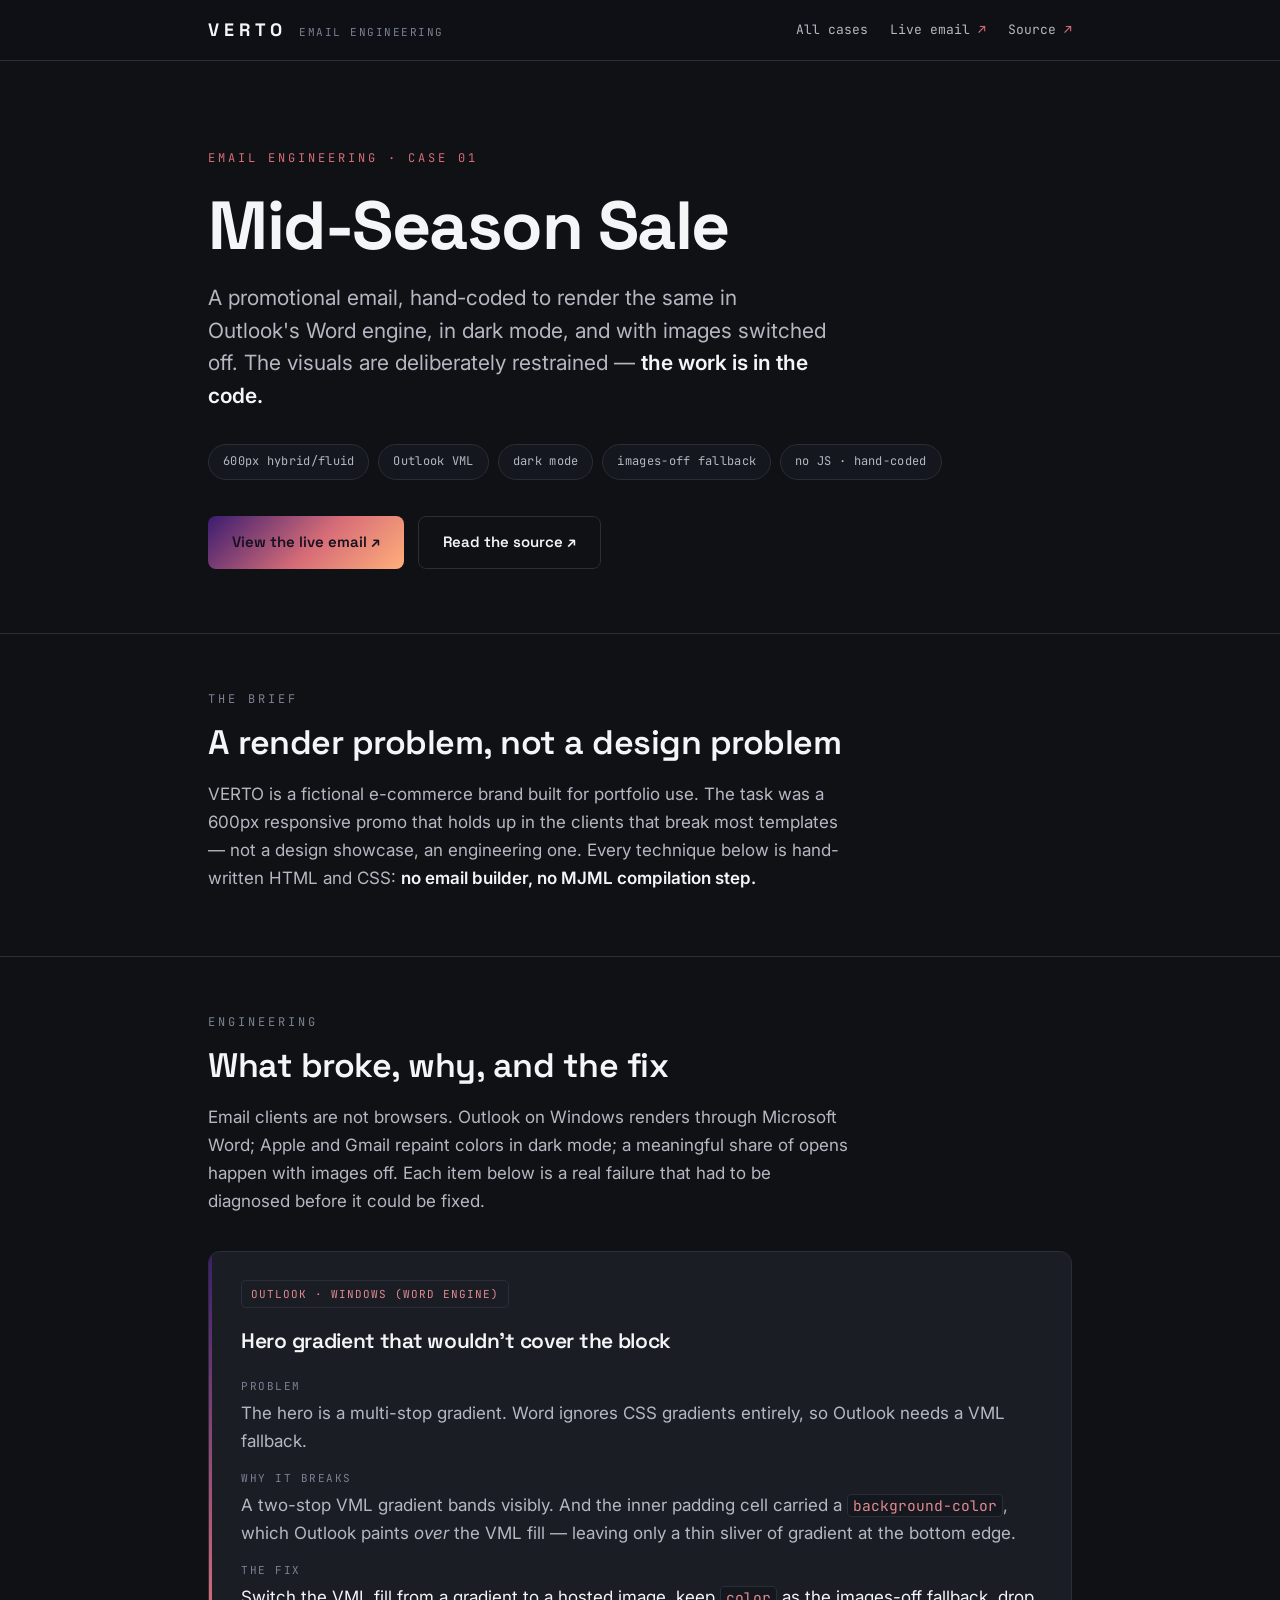
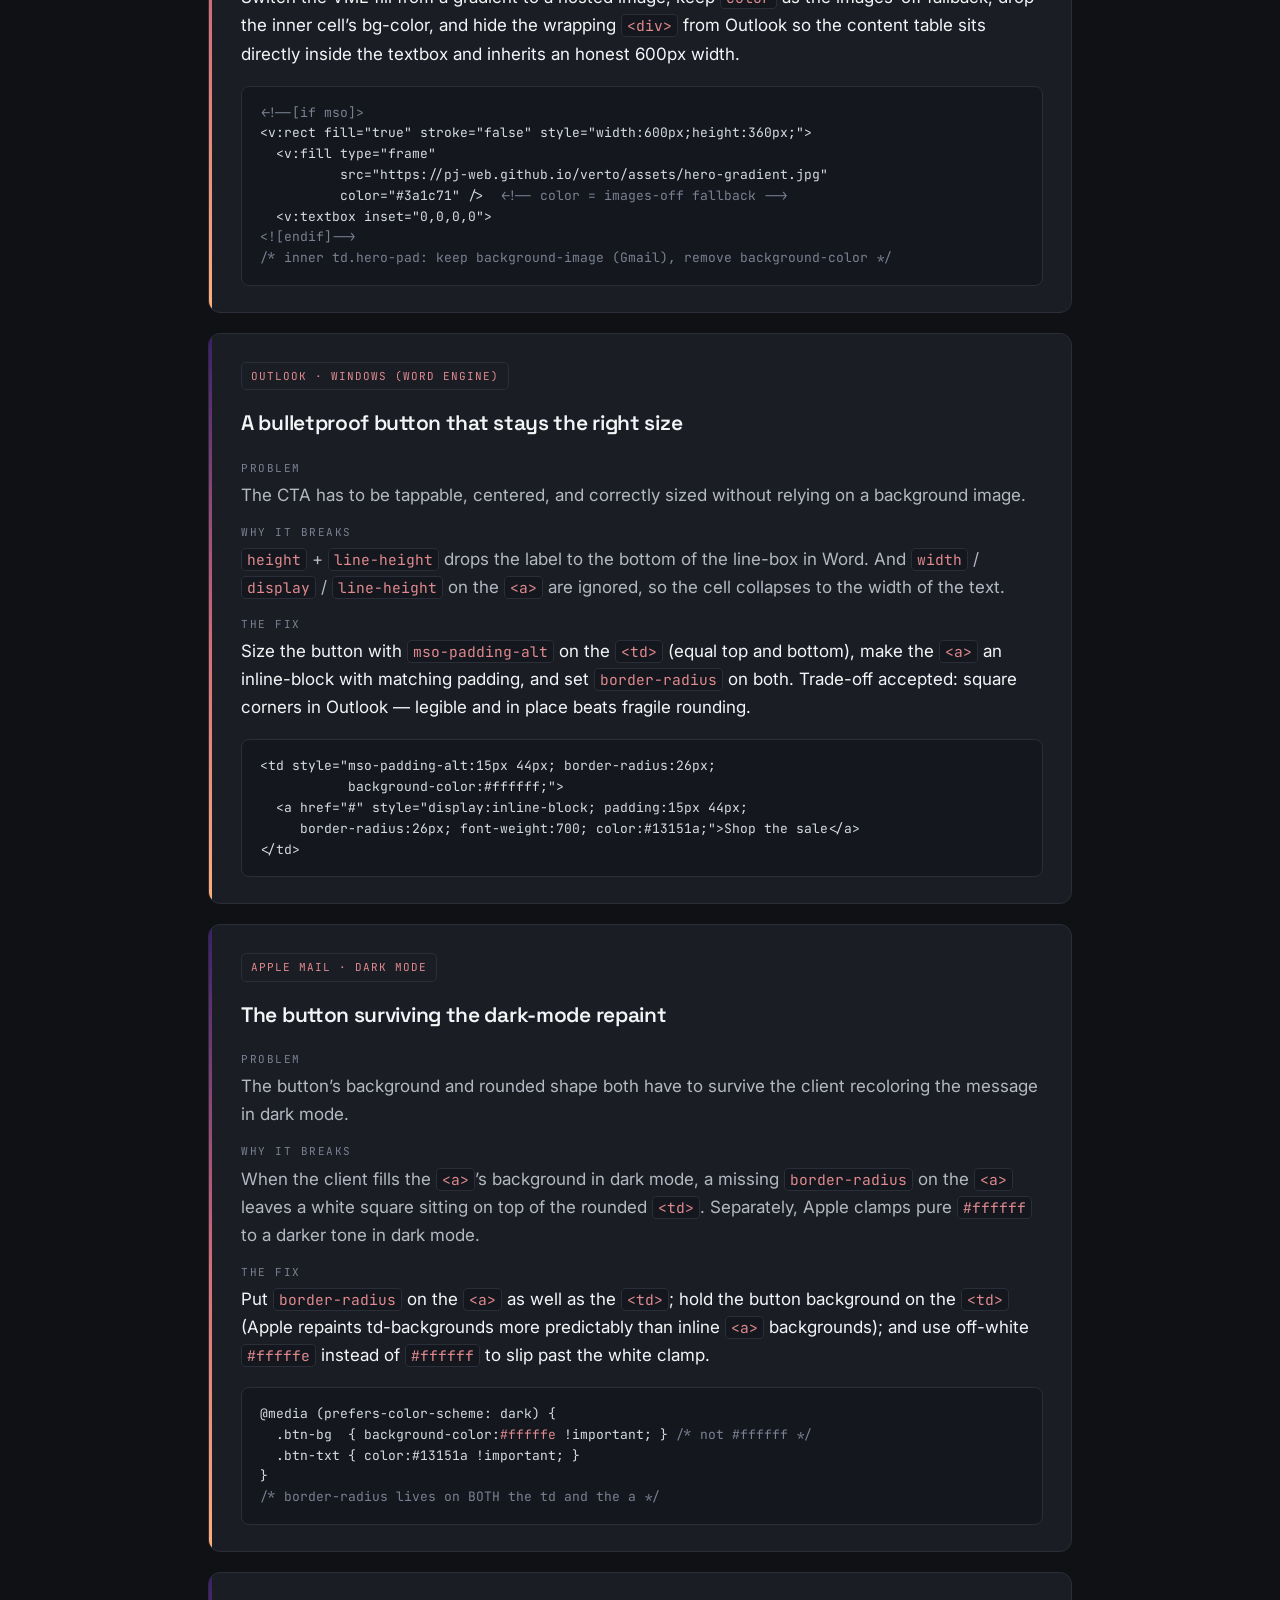
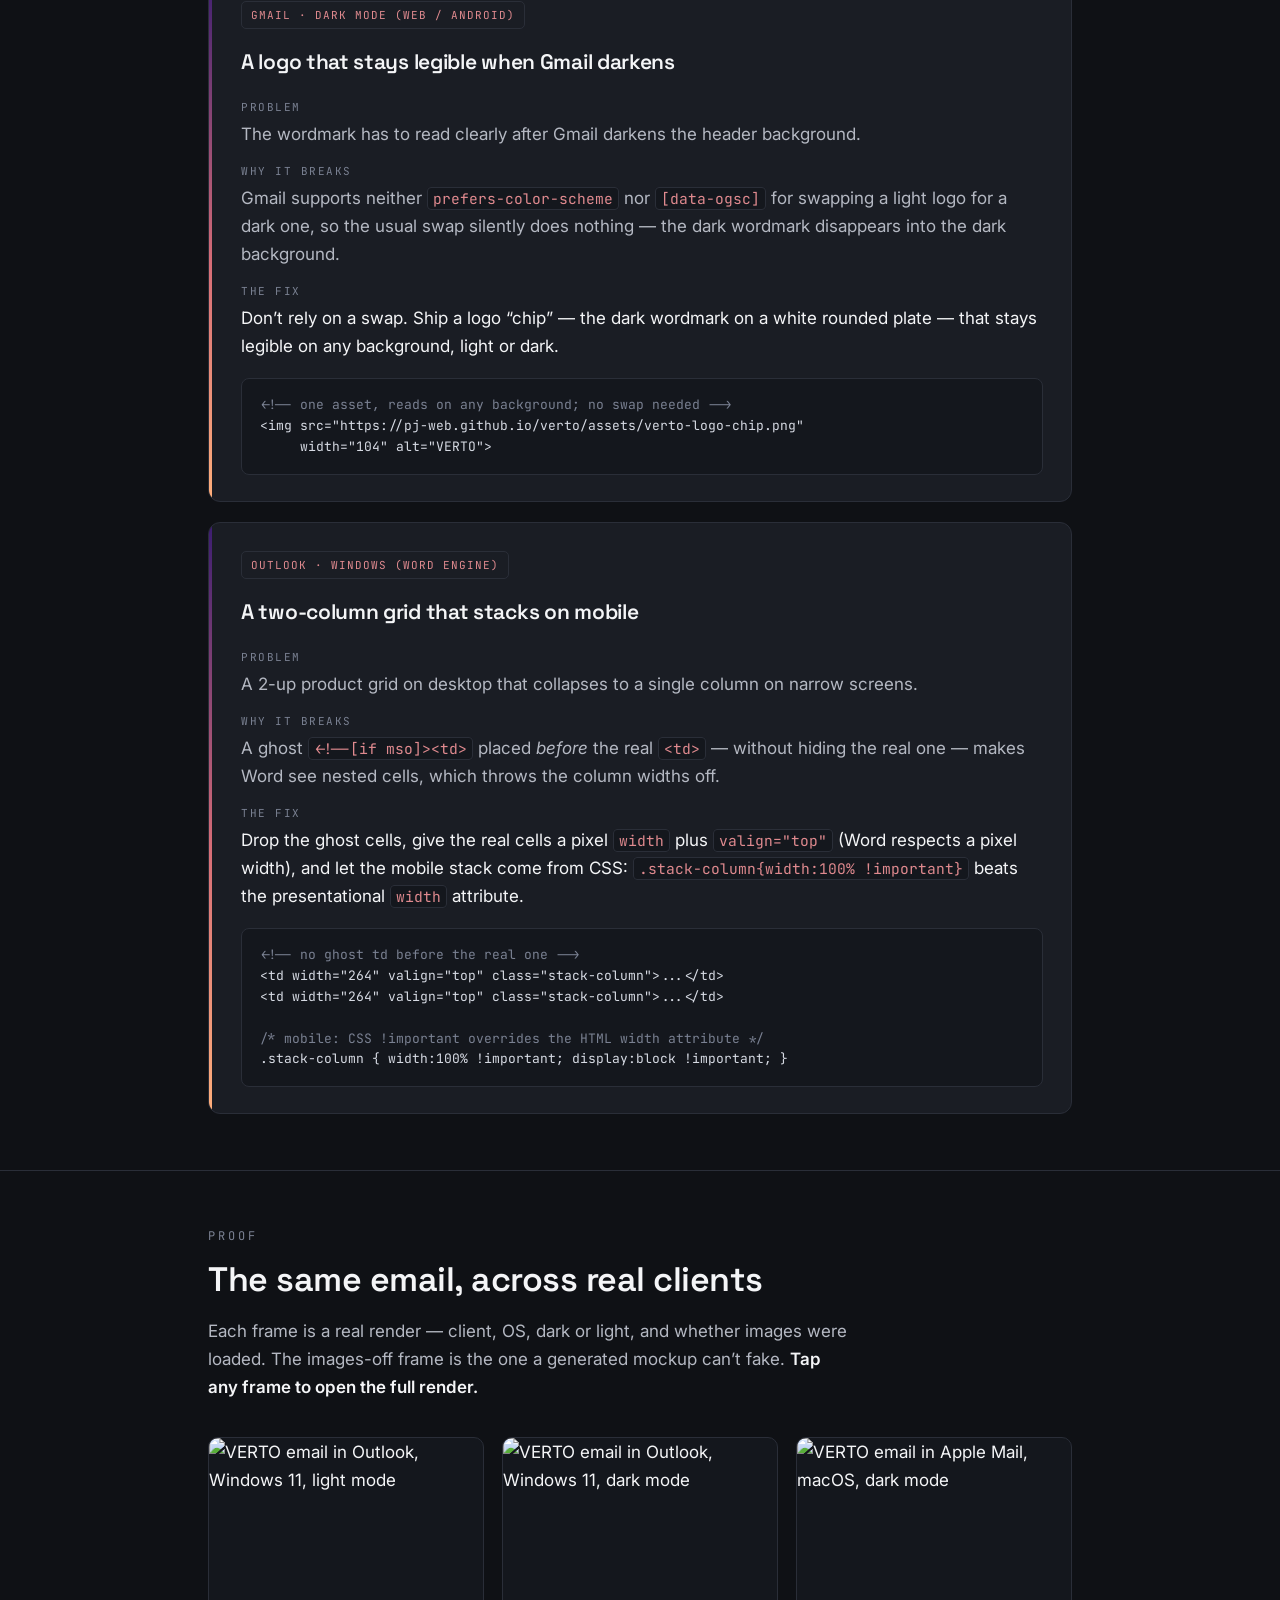
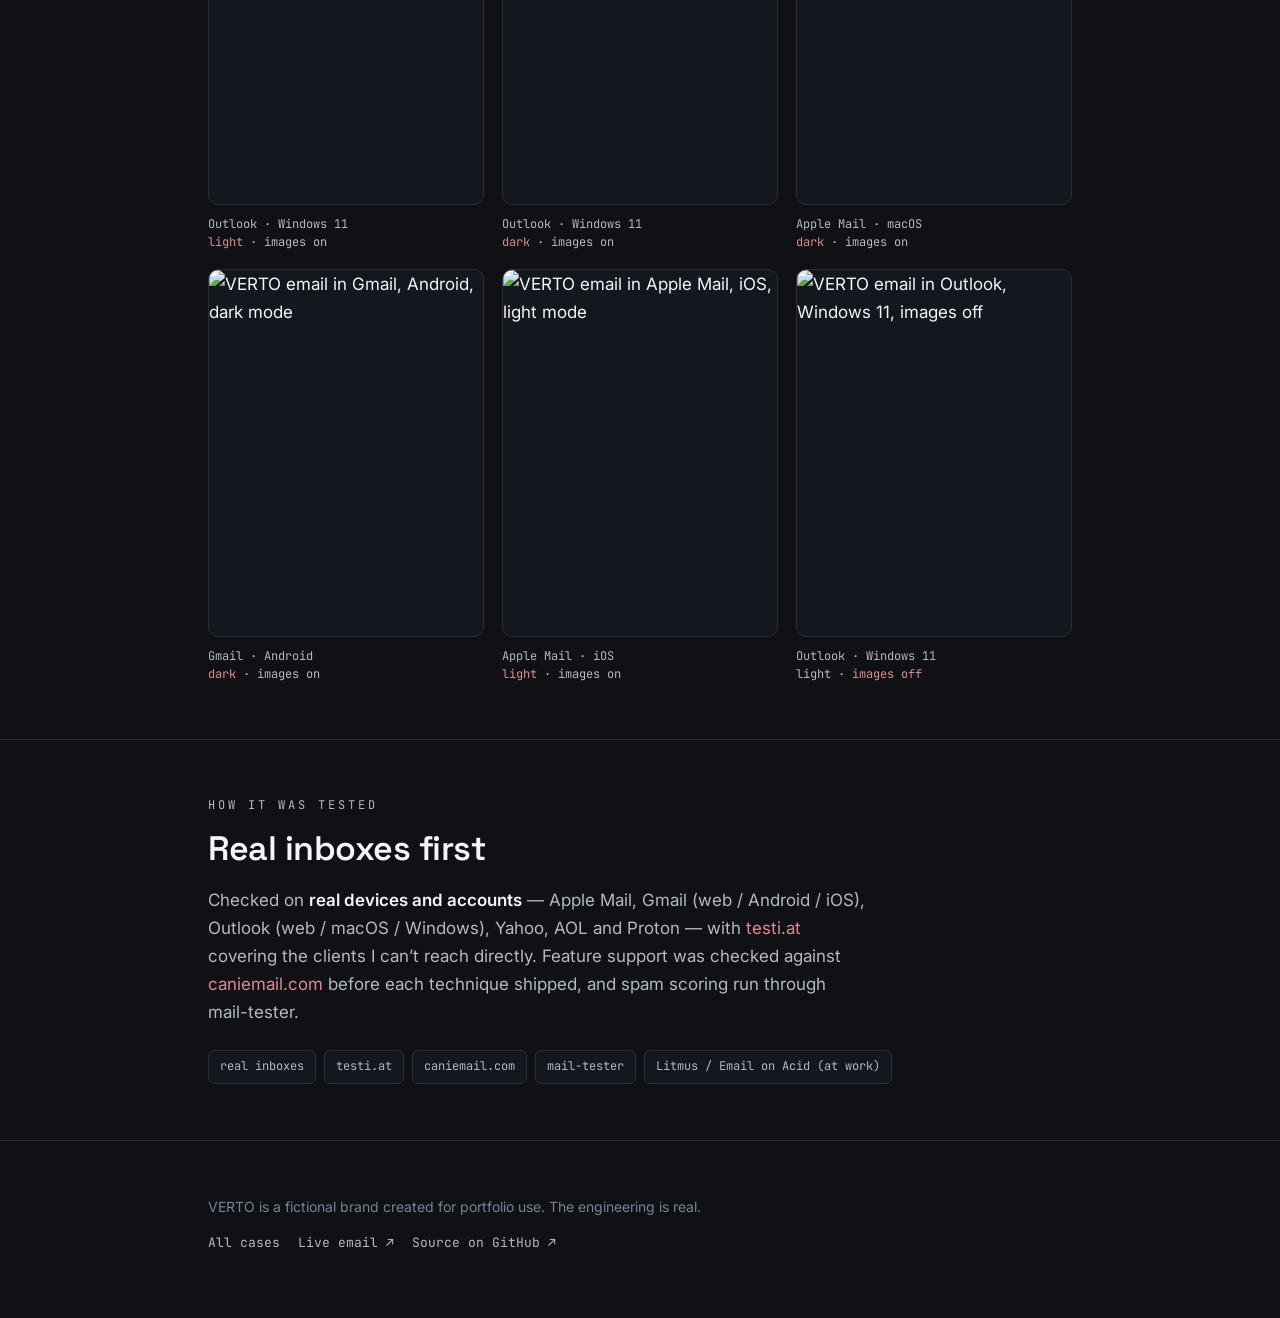
==== index.html @ 64b8cb00 "upd" ====
<!DOCTYPE html>
<html lang="en">
<head>
  <meta charset="utf-8">
  <meta name="viewport" content="width=device-width, initial-scale=1">
  <title>VERTO — Email Engineering Case Study</title>
  <meta name="description" content="A hand-coded promotional email built to survive Outlook's Word engine, dark mode, and images-off. The work is in the code.">
  <link rel="preconnect" href="https://fonts.googleapis.com">
  <link rel="preconnect" href="https://fonts.gstatic.com" crossorigin>
  <link href="https://fonts.googleapis.com/css2?family=Space+Grotesk:wght@500;600;700&family=Inter:wght@400;500;600&family=JetBrains+Mono:wght@400;500&display=swap" rel="stylesheet">
  <link rel="stylesheet" href="../assets/css/site.css">
</head>

<!-- Per-page brand accent only. Everything else comes from site.css. -->
<body style="--grad:linear-gradient(135deg,#3a1c71 0%,#d76d77 55%,#ffaf7b 100%); --coral:#e08a8f; --coral-strong:#d76d77;">

  <header class="topbar">
    <div class="wrap">
      <div class="brand">
        <span class="mark">VERTO</span>
        <span class="role">Email Engineering</span>
      </div>
      <nav class="topnav">
        <a href="../index.html">All cases</a>
        <a href="https://pj-web.github.io/verto/index.html">Live email <span class="arr">&#8599;</span></a>
        <a href="https://github.com/pj-web/verto">Source <span class="arr">&#8599;</span></a>
      </nav>
    </div>
  </header>

  <main>
    <!-- ===== HERO ===== -->
    <section class="hero">
      <div class="wrap">
        <p class="eyebrow">Email Engineering &middot; Case 01</p>
        <h1>Mid-Season Sale</h1>
        <p class="lede">A promotional email, hand-coded to render the same in Outlook's Word engine, in dark mode, and with images switched off. The visuals are deliberately restrained &mdash; <strong>the work is in the code.</strong></p>
        <div class="chips">
          <span class="chip">600px hybrid/fluid</span>
          <span class="chip">Outlook VML</span>
          <span class="chip">dark mode</span>
          <span class="chip">images-off fallback</span>
          <span class="chip">no JS &middot; hand-coded</span>
        </div>
        <div class="actions">
          <a class="btn btn-primary" href="https://pj-web.github.io/verto/index.html">View the live email &#8599;</a>
          <a class="btn btn-ghost" href="https://github.com/pj-web/verto">Read the source &#8599;</a>
        </div>
      </div>
    </section>

    <!-- ===== BRIEF ===== -->
    <section>
      <div class="wrap">
        <p class="sec-label">The brief</p>
        <h2>A render problem, not a design problem</h2>
        <p class="sec-intro">VERTO is a fictional e-commerce brand built for portfolio use. The task was a 600px responsive promo that holds up in the clients that break most templates &mdash; not a design showcase, an engineering one. Every technique below is hand-written HTML and CSS: <strong>no email builder, no MJML compilation step.</strong></p>
      </div>
    </section>

    <!-- ===== ENGINEERING ===== -->
    <section>
      <div class="wrap">
        <p class="sec-label">Engineering</p>
        <h2>What broke, why, and the fix</h2>
        <p class="sec-intro">Email clients are not browsers. Outlook on Windows renders through Microsoft Word; Apple and Gmail repaint colors in dark mode; a meaningful share of opens happen with images off. Each item below is a real failure that had to be diagnosed before it could be fixed.</p>

        <div class="faults">

          <!-- Card 1 -->
          <article class="fault">
            <span class="tag">Outlook &middot; Windows (Word engine)</span>
            <h3>Hero gradient that wouldn&rsquo;t cover the block</h3>
            <div class="qa"><span class="k">Problem</span><p>The hero is a multi-stop gradient. Word ignores CSS gradients entirely, so Outlook needs a VML fallback.</p></div>
            <div class="qa"><span class="k">Why it breaks</span><p>A two-stop VML gradient bands visibly. And the inner padding cell carried a <code>background-color</code>, which Outlook paints <em>over</em> the VML fill &mdash; leaving only a thin sliver of gradient at the bottom edge.</p></div>
            <div class="qa fix"><span class="k">The fix</span><p>Switch the VML fill from a gradient to a hosted image, keep <code>color</code> as the images-off fallback, drop the inner cell&rsquo;s bg-color, and hide the wrapping <code>&lt;div&gt;</code> from Outlook so the content table sits directly inside the textbox and inherits an honest 600px width.</p></div>
<pre><span class="c">&lt;!--[if mso]&gt;</span>
&lt;v:rect fill="true" stroke="false" style="width:600px;height:360px;"&gt;
  &lt;v:fill type="frame"
          src="https://pj-web.github.io/verto/assets/hero-gradient.jpg"
          color="#3a1c71" /&gt;  <span class="c">&lt;!-- color = images-off fallback --&gt;</span>
  &lt;v:textbox inset="0,0,0,0"&gt;
<span class="c">&lt;![endif]--&gt;</span>
<span class="c">/* inner td.hero-pad: keep background-image (Gmail), remove background-color */</span></pre>
          </article>

          <!-- Card 2 -->
          <article class="fault">
            <span class="tag">Outlook &middot; Windows (Word engine)</span>
            <h3>A bulletproof button that stays the right size</h3>
            <div class="qa"><span class="k">Problem</span><p>The CTA has to be tappable, centered, and correctly sized without relying on a background image.</p></div>
            <div class="qa"><span class="k">Why it breaks</span><p><code>height</code> + <code>line-height</code> drops the label to the bottom of the line-box in Word. And <code>width</code> / <code>display</code> / <code>line-height</code> on the <code>&lt;a&gt;</code> are ignored, so the cell collapses to the width of the text.</p></div>
            <div class="qa fix"><span class="k">The fix</span><p>Size the button with <code>mso-padding-alt</code> on the <code>&lt;td&gt;</code> (equal top and bottom), make the <code>&lt;a&gt;</code> an inline-block with matching padding, and set <code>border-radius</code> on both. Trade-off accepted: square corners in Outlook &mdash; legible and in place beats fragile rounding.</p></div>
<pre>&lt;td style="mso-padding-alt:15px 44px; border-radius:26px;
           background-color:#ffffff;"&gt;
  &lt;a href="#" style="display:inline-block; padding:15px 44px;
     border-radius:26px; font-weight:700; color:#13151a;"&gt;Shop the sale&lt;/a&gt;
&lt;/td&gt;</pre>
          </article>

          <!-- Card 3 -->
          <article class="fault">
            <span class="tag">Apple Mail &middot; dark mode</span>
            <h3>The button surviving the dark-mode repaint</h3>
            <div class="qa"><span class="k">Problem</span><p>The button&rsquo;s background and rounded shape both have to survive the client recoloring the message in dark mode.</p></div>
            <div class="qa"><span class="k">Why it breaks</span><p>When the client fills the <code>&lt;a&gt;</code>&rsquo;s background in dark mode, a missing <code>border-radius</code> on the <code>&lt;a&gt;</code> leaves a white square sitting on top of the rounded <code>&lt;td&gt;</code>. Separately, Apple clamps pure <code>#ffffff</code> to a darker tone in dark mode.</p></div>
            <div class="qa fix"><span class="k">The fix</span><p>Put <code>border-radius</code> on the <code>&lt;a&gt;</code> as well as the <code>&lt;td&gt;</code>; hold the button background on the <code>&lt;td&gt;</code> (Apple repaints td-backgrounds more predictably than inline <code>&lt;a&gt;</code> backgrounds); and use off-white <code>#fffffe</code> instead of <code>#ffffff</code> to slip past the white clamp.</p></div>
<pre>@media (prefers-color-scheme: dark) {
  .btn-bg  { background-color:<span class="t">#fffffe</span> !important; } <span class="c">/* not #ffffff */</span>
  .btn-txt { color:#13151a !important; }
}
<span class="c">/* border-radius lives on BOTH the td and the a */</span></pre>
          </article>

          <!-- Card 4 -->
          <article class="fault">
            <span class="tag">Gmail &middot; dark mode (web / Android)</span>
            <h3>A logo that stays legible when Gmail darkens</h3>
            <div class="qa"><span class="k">Problem</span><p>The wordmark has to read clearly after Gmail darkens the header background.</p></div>
            <div class="qa"><span class="k">Why it breaks</span><p>Gmail supports neither <code>prefers-color-scheme</code> nor <code>[data-ogsc]</code> for swapping a light logo for a dark one, so the usual swap silently does nothing &mdash; the dark wordmark disappears into the dark background.</p></div>
            <div class="qa fix"><span class="k">The fix</span><p>Don&rsquo;t rely on a swap. Ship a logo &ldquo;chip&rdquo; &mdash; the dark wordmark on a white rounded plate &mdash; that stays legible on any background, light or dark.</p></div>
<pre><span class="c">&lt;!-- one asset, reads on any background; no swap needed --&gt;</span>
&lt;img src="https://pj-web.github.io/verto/assets/verto-logo-chip.png"
     width="104" alt="VERTO"&gt;</pre>
          </article>

          <!-- Card 5 -->
          <article class="fault">
            <span class="tag">Outlook &middot; Windows (Word engine)</span>
            <h3>A two-column grid that stacks on mobile</h3>
            <div class="qa"><span class="k">Problem</span><p>A 2-up product grid on desktop that collapses to a single column on narrow screens.</p></div>
            <div class="qa"><span class="k">Why it breaks</span><p>A ghost <code>&lt;!--[if mso]&gt;&lt;td&gt;</code> placed <em>before</em> the real <code>&lt;td&gt;</code> &mdash; without hiding the real one &mdash; makes Word see nested cells, which throws the column widths off.</p></div>
            <div class="qa fix"><span class="k">The fix</span><p>Drop the ghost cells, give the real cells a pixel <code>width</code> plus <code>valign="top"</code> (Word respects a pixel width), and let the mobile stack come from CSS: <code>.stack-column{width:100% !important}</code> beats the presentational <code>width</code> attribute.</p></div>
<pre><span class="c">&lt;!-- no ghost td before the real one --&gt;</span>
&lt;td width="264" valign="top" class="stack-column"&gt;...&lt;/td&gt;
&lt;td width="264" valign="top" class="stack-column"&gt;...&lt;/td&gt;

<span class="c">/* mobile: CSS !important overrides the HTML width attribute */</span>
.stack-column { width:100% !important; display:block !important; }</pre>
          </article>

        </div>
      </div>
    </section>

    <!-- ===== PROOF ===== -->
    <section>
      <div class="wrap">
        <p class="sec-label">Proof</p>
        <h2>The same email, across real clients</h2>
        <p class="sec-intro">Each frame is a real render &mdash; client, OS, dark or light, and whether images were loaded. The images-off frame is the one a generated mockup can&rsquo;t fake. <strong>Tap any frame to open the full render.</strong></p>

        <!--
          Паттерн на каждую плитку:
            <figure>
              <button class="shot" popovertarget="ID"> <img …full render…> <span class="expand">⤢ View full</span> </button>
              <figcaption>…</figcaption>
            </figure>
            <div id="ID" popover class="proof-pop"> …header + body(.device для mobile / img.shot-full для desktop) + caption… </div>
          Одна картинка на кадр: тумба кропает её через object-fit:cover (см. site.css), попап показывает целиком.
          До появления PNG в /assets/proofs/ плитки показывают alt-текст / иконку «нет картинки» — это ожидаемо.
        -->
        <div class="proof-grid">

          <!-- 1 · Outlook Win11 · light (desktop) -->
          <figure>
            <button class="shot" popovertarget="pf-ol-light">
              <img src="../assets/proofs/verto-outlook-win11-light.png" alt="VERTO email in Outlook, Windows 11, light mode" loading="lazy">
              <span class="expand">&#11138; View full</span>
            </button>
            <figcaption>Outlook &middot; Windows 11<br><span class="mode">light</span> &middot; images on</figcaption>
          </figure>
          <div id="pf-ol-light" popover class="proof-pop">
            <div class="pop-head"><span>Outlook &middot; Windows 11 &middot; light</span>
              <button class="pop-close" popovertarget="pf-ol-light" popovertargetaction="hide" aria-label="Close">&times;</button>
            </div>
            <div class="pop-body">
              <img class="shot-full" src="../assets/proofs/verto-outlook-win11-light.png" alt="VERTO email, full render — Outlook, Windows 11, light mode">
            </div>
            <p class="pop-cap"><a href="../assets/proofs/verto-outlook-win11-light.png" target="_blank" rel="noopener">Open raw PNG &#8599;</a></p>
          </div>

          <!-- 2 · Outlook Win11 · dark (desktop) -->
          <figure>
            <button class="shot" popovertarget="pf-ol-dark">
              <img src="../assets/proofs/verto-outlook-win11-dark.png" alt="VERTO email in Outlook, Windows 11, dark mode" loading="lazy">
              <span class="expand">&#11138; View full</span>
            </button>
            <figcaption>Outlook &middot; Windows 11<br><span class="mode">dark</span> &middot; images on</figcaption>
          </figure>
          <div id="pf-ol-dark" popover class="proof-pop">
            <div class="pop-head"><span>Outlook &middot; Windows 11 &middot; dark</span>
              <button class="pop-close" popovertarget="pf-ol-dark" popovertargetaction="hide" aria-label="Close">&times;</button>
            </div>
            <div class="pop-body">
              <img class="shot-full" src="../assets/proofs/verto-outlook-win11-dark.png" alt="VERTO email, full render — Outlook, Windows 11, dark mode">
            </div>
            <p class="pop-cap"><a href="../assets/proofs/verto-outlook-win11-dark.png" target="_blank" rel="noopener">Open raw PNG &#8599;</a></p>
          </div>

          <!-- 3 · Apple Mail macOS · dark (desktop) -->
          <figure>
            <button class="shot" popovertarget="pf-apple-macos">
              <img src="../assets/proofs/verto-apple-macos-dark.png" alt="VERTO email in Apple Mail, macOS, dark mode" loading="lazy">
              <span class="expand">&#11138; View full</span>
            </button>
            <figcaption>Apple Mail &middot; macOS<br><span class="mode">dark</span> &middot; images on</figcaption>
          </figure>
          <div id="pf-apple-macos" popover class="proof-pop">
            <div class="pop-head"><span>Apple Mail &middot; macOS &middot; dark</span>
              <button class="pop-close" popovertarget="pf-apple-macos" popovertargetaction="hide" aria-label="Close">&times;</button>
            </div>
            <div class="pop-body">
              <img class="shot-full" src="../assets/proofs/verto-apple-macos-dark.png" alt="VERTO email, full render — Apple Mail, macOS, dark mode">
            </div>
            <p class="pop-cap"><a href="../assets/proofs/verto-apple-macos-dark.png" target="_blank" rel="noopener">Open raw PNG &#8599;</a></p>
          </div>

          <!-- 4 · Gmail Android · dark (mobile → device frame) -->
          <figure>
            <button class="shot" popovertarget="pf-gmail-android">
              <img src="../assets/proofs/verto-gmail-android-dark.png" alt="VERTO email in Gmail, Android, dark mode" loading="lazy">
              <span class="expand">&#11138; View full</span>
            </button>
            <figcaption>Gmail &middot; Android<br><span class="mode">dark</span> &middot; images on</figcaption>
          </figure>
          <div id="pf-gmail-android" popover class="proof-pop">
            <div class="pop-head"><span>Gmail &middot; Android &middot; dark</span>
              <button class="pop-close" popovertarget="pf-gmail-android" popovertargetaction="hide" aria-label="Close">&times;</button>
            </div>
            <div class="pop-body">
              <div class="device">
                <img src="../assets/proofs/verto-gmail-android-dark.png" alt="VERTO email, full render — Gmail, Android, dark mode">
              </div>
            </div>
            <p class="pop-cap">Scroll inside &middot; <a href="../assets/proofs/verto-gmail-android-dark.png" target="_blank" rel="noopener">Open raw PNG &#8599;</a></p>
          </div>

          <!-- 5 · Apple Mail iOS · light (mobile → device frame) -->
          <figure>
            <button class="shot" popovertarget="pf-apple-ios">
              <img src="../assets/proofs/verto-apple-ios-light.png" alt="VERTO email in Apple Mail, iOS, light mode" loading="lazy">
              <span class="expand">&#11138; View full</span>
            </button>
            <figcaption>Apple Mail &middot; iOS<br><span class="mode">light</span> &middot; images on</figcaption>
          </figure>
          <div id="pf-apple-ios" popover class="proof-pop">
            <div class="pop-head"><span>Apple Mail &middot; iOS &middot; light</span>
              <button class="pop-close" popovertarget="pf-apple-ios" popovertargetaction="hide" aria-label="Close">&times;</button>
            </div>
            <div class="pop-body">
              <div class="device">
                <img src="../assets/proofs/verto-apple-ios-light.png" alt="VERTO email, full render — Apple Mail, iOS, light mode">
              </div>
            </div>
            <p class="pop-cap">Scroll inside &middot; <a href="../assets/proofs/verto-apple-ios-light.png" target="_blank" rel="noopener">Open raw PNG &#8599;</a></p>
          </div>

          <!-- 6 · Outlook Win11 · images OFF (desktop) -->
          <figure>
            <button class="shot" popovertarget="pf-ol-off">
              <img src="../assets/proofs/verto-outlook-win11-off.png" alt="VERTO email in Outlook, Windows 11, images off" loading="lazy">
              <span class="expand">&#11138; View full</span>
            </button>
            <figcaption>Outlook &middot; Windows 11<br>light &middot; <span class="mode">images off</span></figcaption>
          </figure>
          <div id="pf-ol-off" popover class="proof-pop">
            <div class="pop-head"><span>Outlook &middot; Windows 11 &middot; images OFF</span>
              <button class="pop-close" popovertarget="pf-ol-off" popovertargetaction="hide" aria-label="Close">&times;</button>
            </div>
            <div class="pop-body">
              <img class="shot-full" src="../assets/proofs/verto-outlook-win11-off.png" alt="VERTO email, full render — Outlook, Windows 11, images off (ALT text + solid fallback)">
            </div>
            <p class="pop-cap">The frame a generated mockup can&rsquo;t fake &middot; <a href="../assets/proofs/verto-outlook-win11-off.png" target="_blank" rel="noopener">Open raw PNG &#8599;</a></p>
          </div>

        </div>
      </div>
    </section>

    <!-- ===== TESTED ===== -->
    <section class="tested">
      <div class="wrap">
        <p class="sec-label">How it was tested</p>
        <h2>Real inboxes first</h2>
        <p>Checked on <strong>real devices and accounts</strong> &mdash; Apple Mail, Gmail (web / Android / iOS), Outlook (web / macOS / Windows), Yahoo, AOL and Proton &mdash; with <a href="https://testi.at" target="_blank" rel="noopener">testi.at</a> covering the clients I can&rsquo;t reach directly. Feature support was checked against <a href="https://www.caniemail.com" target="_blank" rel="noopener">caniemail.com</a> before each technique shipped, and spam scoring run through mail-tester.</p>
        <ul class="toollist">
          <li>real inboxes</li>
          <li>testi.at</li>
          <li>caniemail.com</li>
          <li>mail-tester</li>
          <li>Litmus / Email on Acid (at work)</li>
        </ul>
      </div>
    </section>
  </main>

  <footer>
    <div class="wrap">
      <p>VERTO is a fictional brand created for portfolio use. The engineering is real.</p>
      <div class="flinks">
        <a href="../index.html">All cases</a>
        <a href="https://pj-web.github.io/verto/index.html">Live email &#8599;</a>
        <a href="https://github.com/pj-web/verto">Source on GitHub &#8599;</a>
      </div>
    </div>
  </footer>

</body>
</html>
---- assets/css/site.css ----
/* ============================================================
   site.css — shared portfolio styles
   Canonical home: email-dev.com/portfolio/assets/css/site.css
   Reused by the hub (index.html) and every case page.
   Per-page brand accent: set on <body style="--grad:…; --coral:…">.
   Per-card brand accent on the hub: inline on .case-thumb.
   ============================================================ */

:root {
  /* ---- Shared neutrals (lifted from the email's dark-mode tokens) ---- */
  --ink: #0f1115;
  --panel: #1a1d24;
  --panel-2: #14171d;
  --line: #2a2e38;
  --text: #f4f5f7;
  --muted: #b4b8c2;
  --faint: #7a8192;

  /* ---- Brand accent (DEFAULT; pages/cards override) ---- */
  --grad: linear-gradient(135deg, #3a1c71 0%, #d76d77 55%, #ffaf7b 100%);
  --coral: #e08a8f;
  --coral-strong: #d76d77;

  /* ---- Type ---- */
  --display: 'Space Grotesk', system-ui, sans-serif;
  --body: 'Inter', system-ui, sans-serif;
  --mono: 'JetBrains Mono', ui-monospace, monospace;

  /* ---- Layout ---- */
  --maxw: 920px;
}

* { box-sizing: border-box; }
html { scroll-behavior: smooth; }

body {
  margin: 0;
  background: var(--ink);
  color: var(--text);
  font-family: var(--body);
  font-size: 17px;
  line-height: 1.65;
  -webkit-font-smoothing: antialiased;
}

a { color: var(--coral); text-decoration: none; }
a:hover { color: #fff; }

:focus-visible { outline: 2px solid var(--coral-strong); outline-offset: 3px; border-radius: 2px; }

.wrap { max-width: var(--maxw); margin: 0 auto; padding: 0 28px; }

/* ---------- TOP BAR ---------- */
.topbar {
  position: sticky; top: 0; z-index: 10;
  background: rgba(15,17,21,0.82);
  backdrop-filter: saturate(140%) blur(8px);
  border-bottom: 1px solid var(--line);
}
.topbar .wrap { display: flex; align-items: center; justify-content: space-between; height: 60px; }
.brand { display: flex; align-items: baseline; gap: 12px; }
.brand .mark { font-family: var(--display); font-weight: 700; letter-spacing: 5px; font-size: 18px; color: var(--text); }
.brand .role { font-family: var(--mono); font-size: 11px; letter-spacing: 1.5px; text-transform: uppercase; color: var(--faint); }
.topnav { display: flex; gap: 22px; font-family: var(--mono); font-size: 13px; }
.topnav a { color: var(--muted); }
.topnav a:hover { color: #fff; }
.topnav .arr { color: var(--coral-strong); }

/* ---------- HERO (case page) ---------- */
.hero { padding: 88px 0 64px; }
.eyebrow { font-family: var(--mono); font-size: 12px; letter-spacing: 3px; text-transform: uppercase; color: var(--coral-strong); margin: 0 0 22px; }
h1 { font-family: var(--display); font-weight: 700; font-size: clamp(40px, 7vw, 68px); line-height: 1.02; letter-spacing: -1.5px; margin: 0 0 22px; }
.lede { font-size: clamp(18px, 2.4vw, 21px); line-height: 1.55; color: var(--muted); max-width: 620px; margin: 0 0 32px; }
.lede strong { color: var(--text); font-weight: 600; }
.chips { display: flex; flex-wrap: wrap; gap: 9px; margin: 0 0 36px; }
.chip { font-family: var(--mono); font-size: 12px; letter-spacing: 0.3px; color: var(--muted); border: 1px solid var(--line); border-radius: 100px; padding: 7px 14px; background: var(--panel-2); }
.actions { display: flex; flex-wrap: wrap; gap: 14px; }
.btn { display: inline-flex; align-items: center; gap: 8px; font-family: var(--display); font-weight: 600; font-size: 15px; padding: 13px 24px; border-radius: 8px; transition: transform .15s ease, filter .15s ease; }
.btn-primary { background-image: var(--grad); color: #16101f; }
.btn-primary:hover { filter: brightness(1.08); color: #16101f; }
.btn-ghost { border: 1px solid var(--line); color: var(--text); }
.btn-ghost:hover { border-color: var(--coral-strong); color: #fff; }
.btn:active { transform: translateY(1px); }

/* ---------- SECTIONS ---------- */
section { padding: 56px 0; border-top: 1px solid var(--line); }
.hero, .intro, .cases { border-top: none; }
.sec-label { font-family: var(--mono); font-size: 12px; letter-spacing: 3px; text-transform: uppercase; color: var(--faint); margin: 0 0 14px; }
h2 { font-family: var(--display); font-weight: 600; font-size: clamp(26px, 3.6vw, 34px); letter-spacing: -0.5px; margin: 0 0 18px; line-height: 1.12; }
.sec-intro { color: var(--muted); max-width: 640px; margin: 0 0 8px; }
.sec-intro strong { color: var(--text); font-weight: 600; }

/* ---------- FAULT CARDS (case page) ---------- */
.faults { display: flex; flex-direction: column; gap: 20px; margin-top: 36px; }
.fault { position: relative; overflow: hidden; background: var(--panel); border: 1px solid var(--line); border-radius: 12px; padding: 26px 28px 26px 32px; }
.fault::before { content: ""; position: absolute; left: 0; top: 0; bottom: 0; width: 3px; background-image: var(--grad); }
.fault .tag { display: inline-block; font-family: var(--mono); font-size: 11px; letter-spacing: 1px; text-transform: uppercase; color: var(--coral); border: 1px solid var(--line); border-radius: 5px; padding: 4px 9px; margin: 0 0 16px; }
.fault h3 { font-family: var(--display); font-weight: 600; font-size: 21px; margin: 0 0 18px; letter-spacing: -0.3px; }
.qa { margin: 0 0 14px; }
.qa .k { font-family: var(--mono); font-size: 11px; letter-spacing: 1.5px; text-transform: uppercase; color: var(--faint); display: block; margin: 0 0 4px; }
.qa p { margin: 0; color: var(--muted); }
.qa.fix p { color: var(--text); }
.qa code, .inline-code { font-family: var(--mono); font-size: 0.86em; background: var(--panel-2); border: 1px solid var(--line); border-radius: 4px; padding: 1px 5px; color: var(--coral); }
pre { margin: 18px 0 0; background: var(--panel-2); border: 1px solid var(--line); border-radius: 8px; padding: 16px 18px; overflow-x: auto; font-family: var(--mono); font-size: 13px; line-height: 1.6; color: #d7dbe4; }
pre .c { color: var(--faint); }
pre .t { color: var(--coral); }

/* ---------- PROOF GRID (case page) ----------
   .shot is a <button> that opens a native popover with the full render.
   One screenshot per frame: the tile crops it (object-fit:cover, top),
   the popover shows it whole. No JS — the popover is the platform's. */
.proof-grid { display: grid; gap: 18px; margin-top: 36px; grid-template-columns: repeat(auto-fill, minmax(248px, 1fr)); }
figure { margin: 0; }

.shot {
  /* button reset */
  appearance: none; -webkit-appearance: none;
  font: inherit; color: inherit; text-align: inherit;
  cursor: pointer; padding: 0; width: 100%;
  /* tile (geometry kept from the original) */
  aspect-ratio: 3 / 4; border-radius: 10px; overflow: hidden;
  border: 1px solid var(--line); background: var(--panel-2);
  display: grid; place-items: center; position: relative;
  transition: border-color .15s ease, transform .15s ease;
}
.shot:hover, .shot:focus-visible { border-color: var(--coral-strong); transform: translateY(-2px); }
.shot img { width: 100%; height: 100%; object-fit: cover; object-position: top; display: block; }
.shot .ph { font-family: var(--mono); font-size: 12px; letter-spacing: 1px; color: var(--faint); text-transform: uppercase; }
.shot .expand {
  position: absolute; left: 0; right: 0; bottom: 0; padding: 8px 11px;
  font-family: var(--mono); font-size: 11px; letter-spacing: .4px; color: #fff;
  background: linear-gradient(to top, rgba(0,0,0,.78), transparent);
  opacity: 0; transition: opacity .15s ease;
}
.shot:hover .expand, .shot:focus-visible .expand { opacity: 1; }

figcaption { font-family: var(--mono); font-size: 12px; color: var(--muted); margin-top: 10px; line-height: 1.5; }
figcaption .mode { color: var(--coral); }

/* ---------- PROOF POPOVER (native, no JS) ---------- */
.proof-pop {
  border: none; border-radius: 16px; padding: 0;
  width: 100%; max-width: min(460px, 94vw); max-height: 92vh; overflow: hidden;
  background: var(--panel); color: var(--text);
  box-shadow: 0 30px 70px -20px rgba(0,0,0,.8), 0 0 0 1px var(--line);
}
.proof-pop::backdrop { background: rgba(8,9,12,.72); }
.pop-head {
  display: flex; align-items: center; justify-content: space-between;
  padding: 12px 16px; border-bottom: 1px solid var(--line);
  font-family: var(--mono); font-size: 12px; letter-spacing: .3px; color: var(--muted);
}
.pop-close {
  appearance: none; -webkit-appearance: none; background: transparent; border: none;
  cursor: pointer; color: var(--muted); font-size: 22px; line-height: 1;
  padding: 2px 8px; border-radius: 6px;
}
.pop-close:hover { color: var(--text); background: var(--panel-2); }
.pop-body { padding: 18px; display: flex; justify-content: center; max-height: 74vh; overflow: auto; }
.pop-cap { padding: 0 18px 16px; font-family: var(--mono); font-size: 11.5px; color: var(--muted); text-align: center; }
.pop-cap a { color: var(--coral); }
.pop-cap a:hover { color: #fff; }

.shot-full { width: 100%; display: block; border-radius: 8px; }            /* desktop frames */
.device {                                                                  /* mobile frames */
  width: 290px; max-width: 100%; height: min(520px, 70vh); overflow-y: auto;
  border: 9px solid #161922; border-radius: 28px; background: var(--ink);
  box-shadow: 0 0 0 1px var(--line); -webkit-overflow-scrolling: touch;
}
.device img { width: 100%; display: block; }

@media (prefers-reduced-motion: no-preference) {
  .proof-pop {
    opacity: 0; transform: scale(.97);
    transition: opacity .18s ease, transform .18s ease,
                overlay .18s ease allow-discrete, display .18s ease allow-discrete;
  }
  .proof-pop:popover-open { opacity: 1; transform: scale(1); }
  @starting-style { .proof-pop:popover-open { opacity: 0; transform: scale(.97); } }
}

/* ---------- TESTED (case page) ---------- */
.tested p { color: var(--muted); max-width: 660px; }
.tested strong { color: var(--text); font-weight: 600; }
.toollist { list-style: none; padding: 0; margin: 24px 0 0; display: flex; flex-wrap: wrap; gap: 8px; }
.toollist li { font-family: var(--mono); font-size: 12px; color: var(--muted); border: 1px solid var(--line); border-radius: 6px; padding: 6px 11px; background: var(--panel-2); }

/* ============================================================
   HUB / INDEX  (the portfolio landing — list of cases)
   ============================================================ */
.intro { padding: 92px 0 8px; }
.intro .who { font-family: var(--display); font-weight: 700; font-size: clamp(38px, 6.5vw, 62px); letter-spacing: -1.2px; margin: 0 0 18px; line-height: 1.02; }
.intro .tagline { font-size: clamp(18px, 2.4vw, 21px); color: var(--muted); max-width: 600px; margin: 0; line-height: 1.5; }
.intro .tagline strong { color: var(--text); font-weight: 600; }

.cases { padding: 44px 0 56px; }
.case-grid { display: grid; gap: 20px; grid-template-columns: repeat(auto-fill, minmax(300px, 1fr)); margin-top: 28px; }

.case-card {
  display: flex; flex-direction: column;
  background: var(--panel); border: 1px solid var(--line);
  border-radius: 14px; overflow: hidden; color: var(--text);
  transition: transform .18s ease, border-color .18s ease;
}
a.case-card:hover { transform: translateY(-3px); border-color: var(--coral-strong); color: var(--text); }

.case-thumb { 
  aspect-ratio: 16 / 10; 
  display: block; /* Убираем grid, если там теперь только картинка */
  position: relative; 
  overflow: hidden; /* Чтобы скругления карточки не резались углами картинки */
  background: var(--panel-2); /* Легкий фон, пока картинка грузится */
}

/* Настройки для picture и img, чтобы изображение вело себя адаптивно */
.case-thumb picture,
.case-thumb img {
  display: block;
  width: 100%;
  height: 100%;
  object-fit: cover; /* Картинка заполнит область 16/10 без деформации */
  object-position: top center; /* Скриншот письма лучше центрировать по верху */
}
.case-thumb .label { font-family: var(--display); font-weight: 700; letter-spacing: 6px; color: #fff; font-size: 22px; }

.case-body { padding: 20px 22px 24px; }
.case-num { font-family: var(--mono); font-size: 11px; letter-spacing: 2px; text-transform: uppercase; color: var(--faint); display: block; margin: 0 0 8px; }
.case-card h3 { font-family: var(--display); font-weight: 600; font-size: 20px; margin: 0 0 6px; letter-spacing: -0.3px; }
.case-desc { color: var(--muted); font-size: 15px; line-height: 1.5; margin: 0 0 14px; }
.case-tags { display: flex; flex-wrap: wrap; gap: 7px; }
.case-tags span { font-family: var(--mono); font-size: 11px; color: var(--muted); border: 1px solid var(--line); border-radius: 5px; padding: 3px 8px; }

/* coming-soon placeholder card */
.case-card.is-soon { border-style: dashed; }
.case-card.is-soon .case-thumb { background: var(--panel-2); }
.case-card.is-soon .case-thumb .label { color: var(--faint); }
.badge-soon { position: absolute; top: 12px; right: 12px; font-family: var(--mono); font-size: 10px; letter-spacing: 1.5px; text-transform: uppercase; color: var(--ink); background: var(--coral); border-radius: 100px; padding: 4px 10px; }

/* ---------- FOOTER ---------- */
footer { border-top: 1px solid var(--line); padding: 40px 0 64px; color: var(--faint); font-size: 14px; }
footer .flinks { margin-top: 10px; display: flex; gap: 18px; flex-wrap: wrap; }
footer .flinks a { color: var(--muted); font-family: var(--mono); font-size: 13px; }

/* ---------- MOTION / A11Y ---------- */
@media (prefers-reduced-motion: no-preference) {
  .hero > *, .intro > * { animation: rise .6s ease both; }
  .hero .eyebrow, .intro .who { animation-delay: .04s; }
  .hero h1 { animation-delay: .08s; }
  .hero .lede, .intro .tagline { animation-delay: .14s; }
  .hero .chips { animation-delay: .20s; }
  .hero .actions { animation-delay: .26s; }
  @keyframes rise { from { opacity: 0; transform: translateY(12px); } to { opacity: 1; transform: none; } }
}

/* ---------- MOBILE ----------
   One consolidated breakpoint. Triggers at 640px because the horizontal
   header (brand + nav) runs out of room and overflows just under ~600px. */
@media (max-width: 640px) {
  body { font-size: 16px; }

  /* kill any horizontal overflow that pushes the page left */
  html, body { overflow-x: hidden; }
  .wrap { padding: 0 20px; }

  /* HEADER: stack brand over links, centered, AUTO height (the actual fix).
     The base rule locks height:60px — that's what was clipping the rows.
     height:auto + vertical padding lets the stacked content breathe. */
  .topbar .wrap {
    flex-direction: column;
    justify-content: center;
    height: auto;
    gap: 12px;
    padding-top: 14px;
    padding-bottom: 14px;
    text-align: center;
  }
  .brand { flex-direction: column; align-items: center; gap: 4px; }
  .topnav { justify-content: center; flex-wrap: wrap; gap: 20px; font-size: 12px; }

  /* section rhythm on small screens */
  .hero { padding: 56px 0 48px; }
  .intro { padding: 56px 0 8px; }
  .fault { padding: 22px 20px 22px 24px; }
}
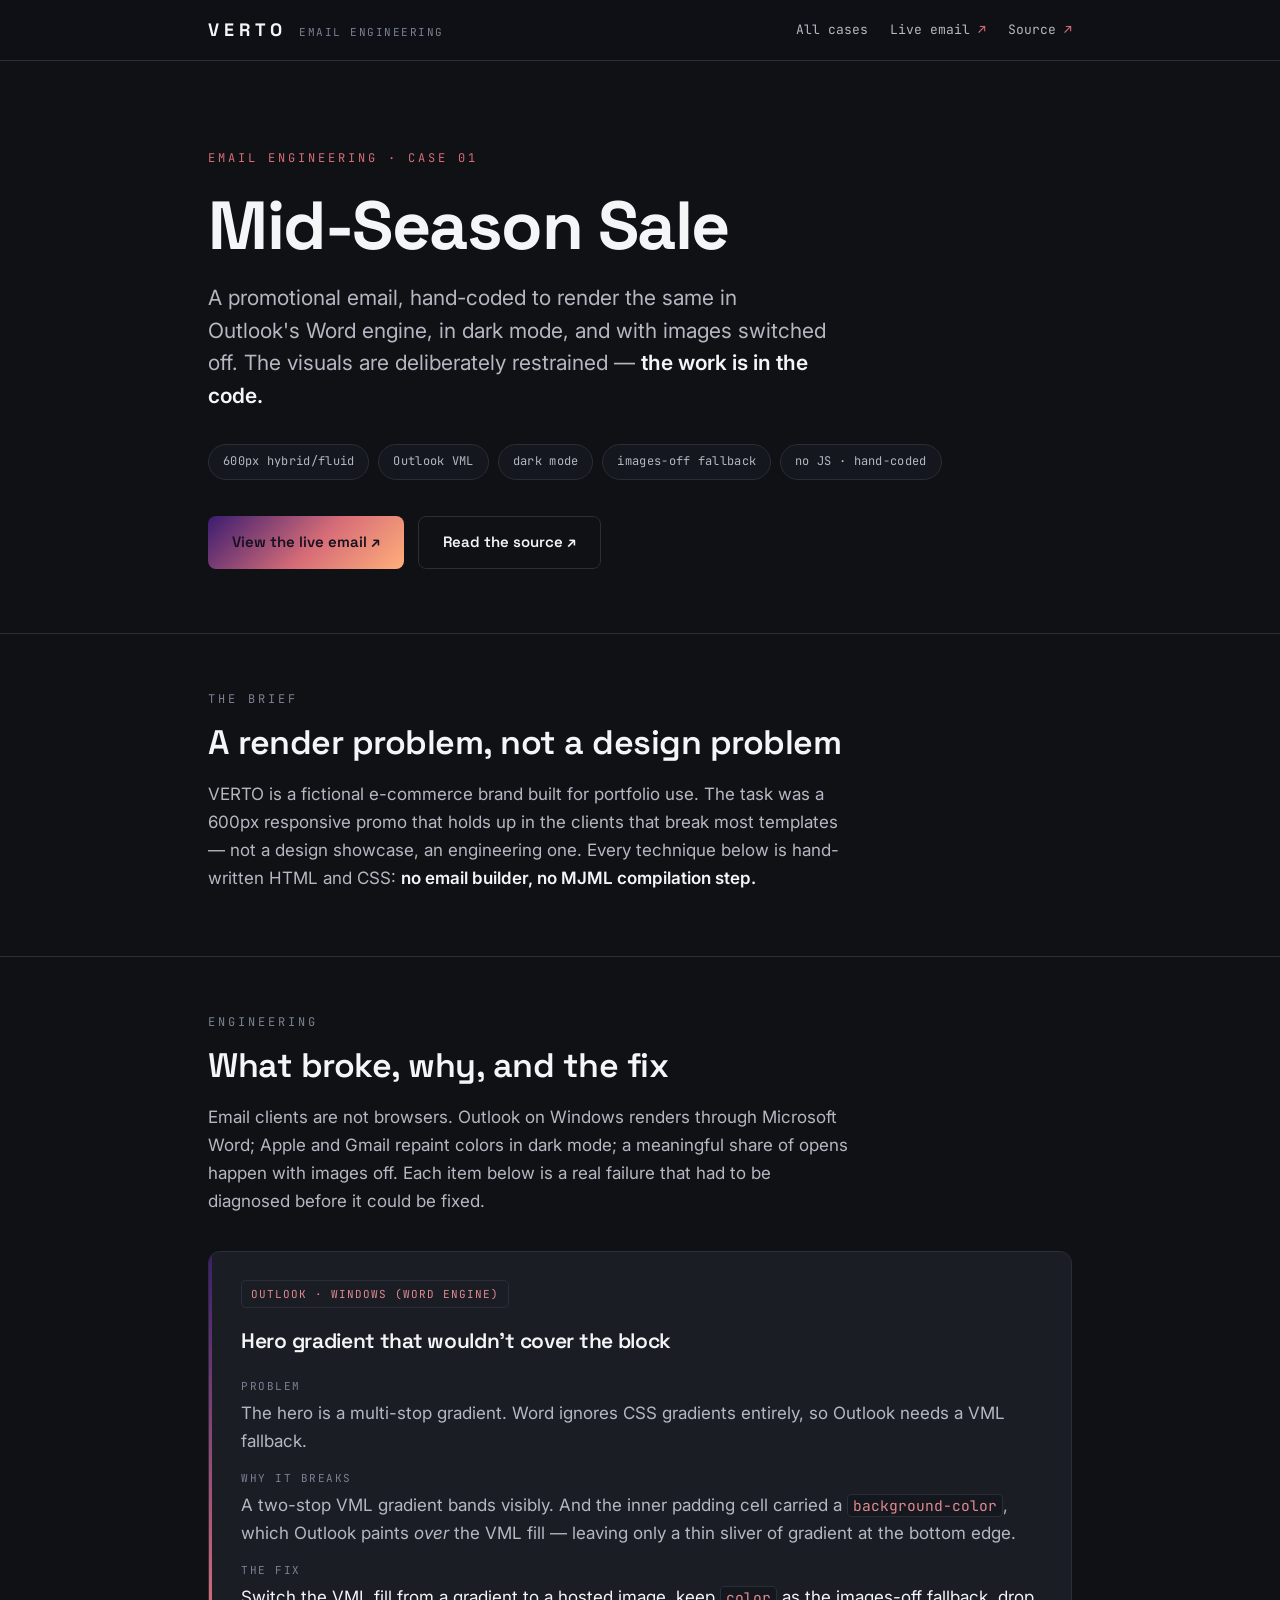
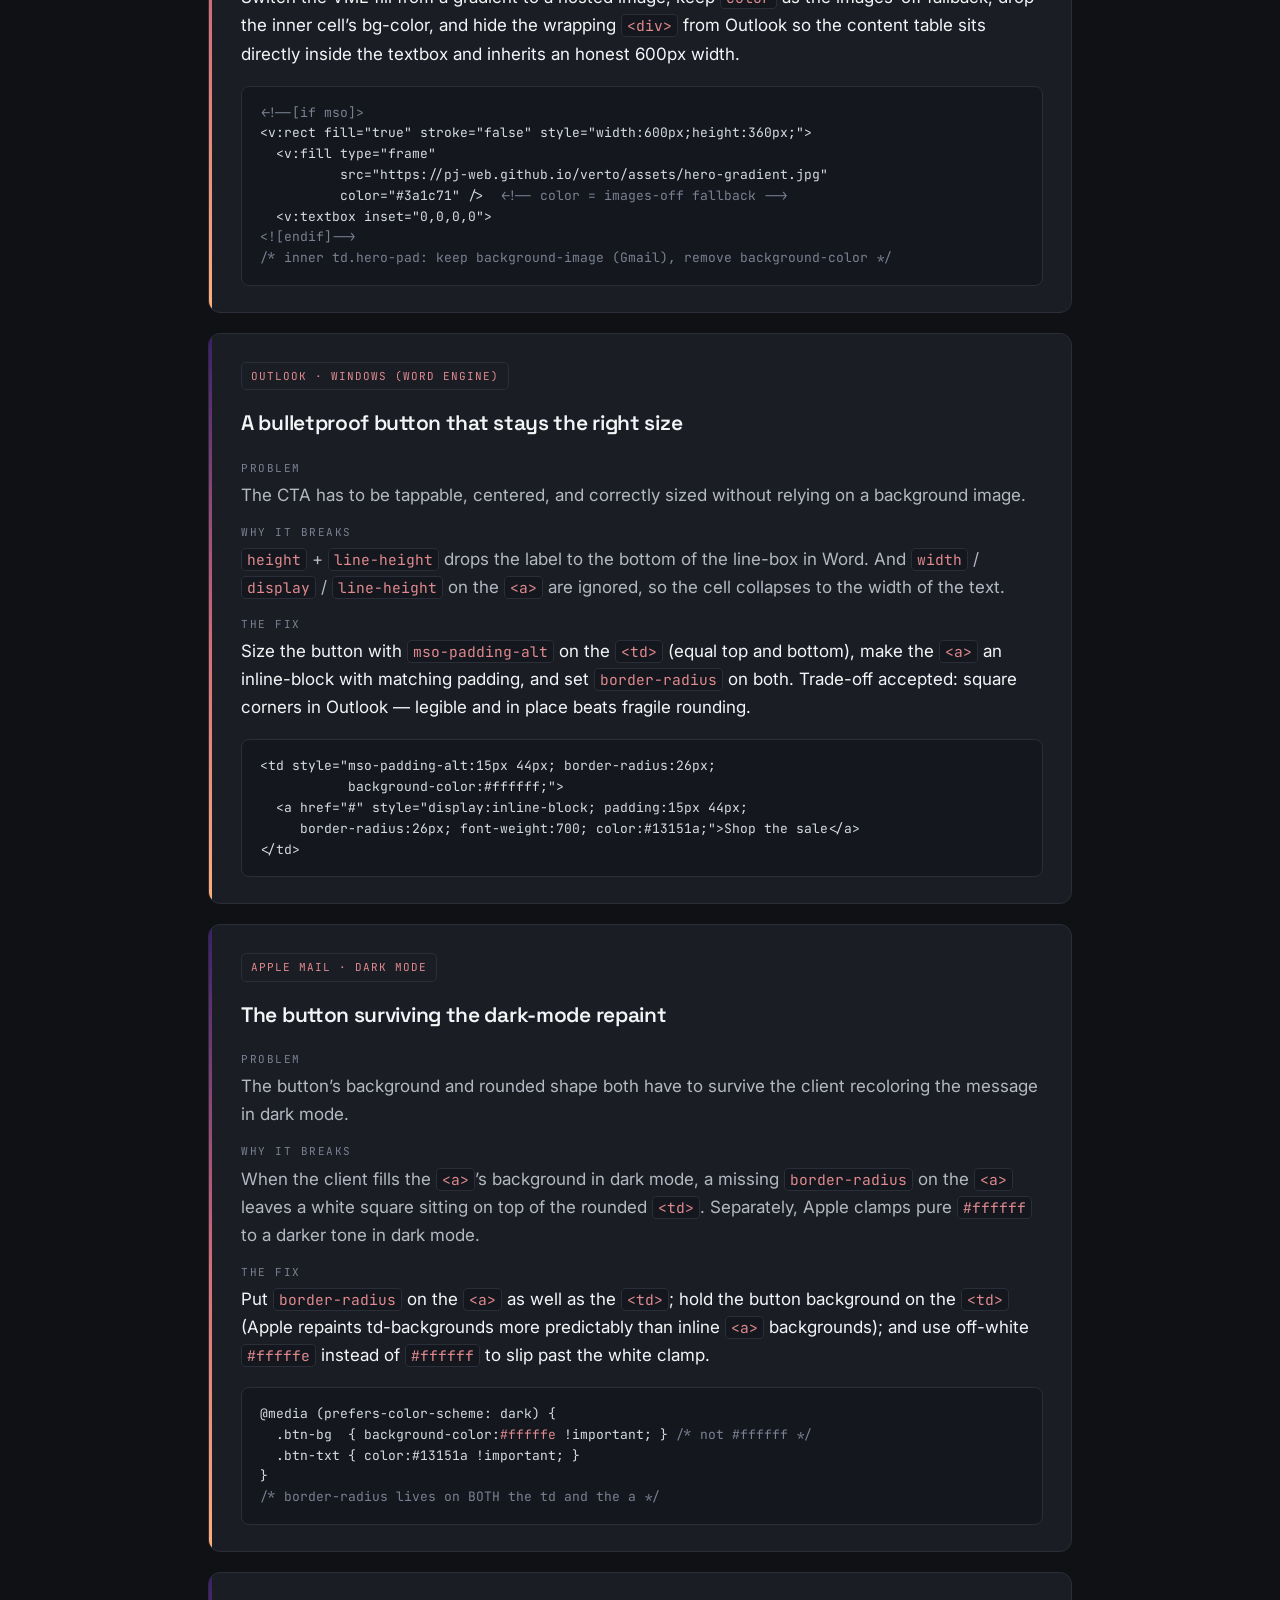
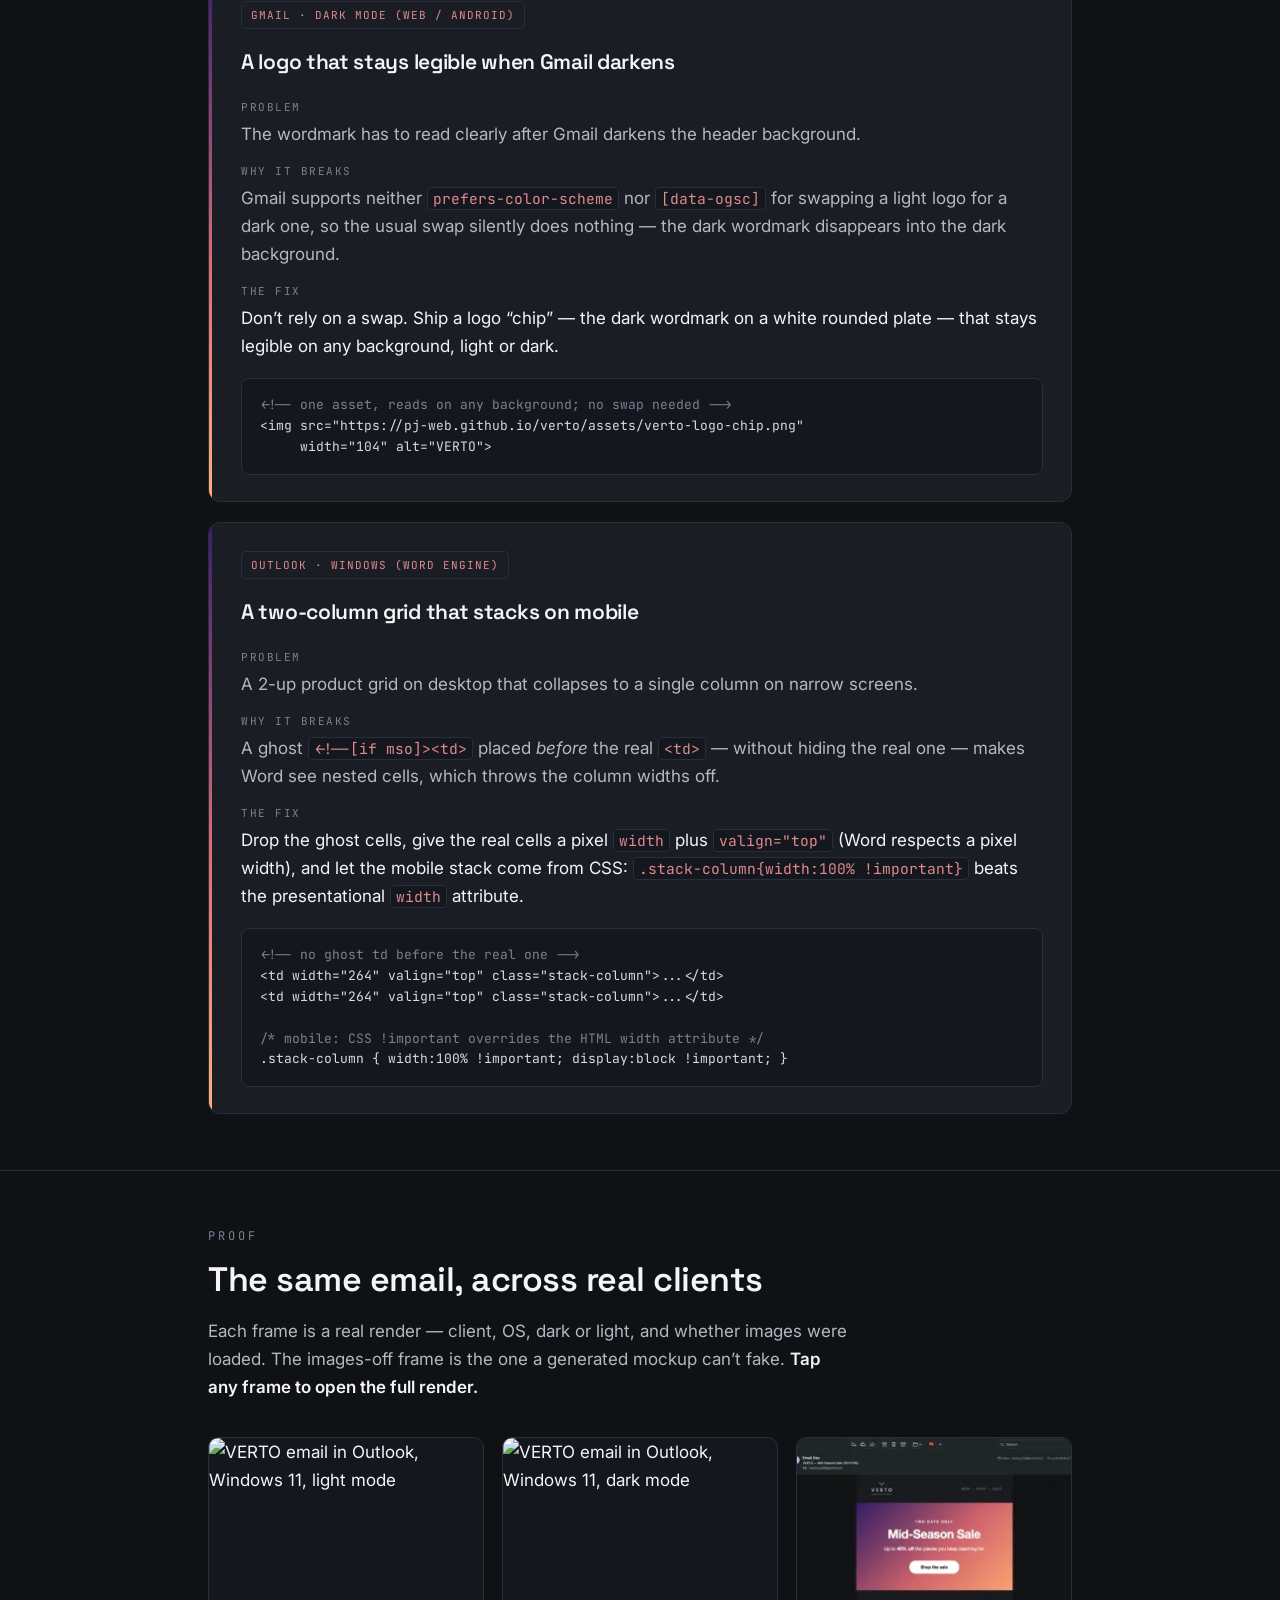
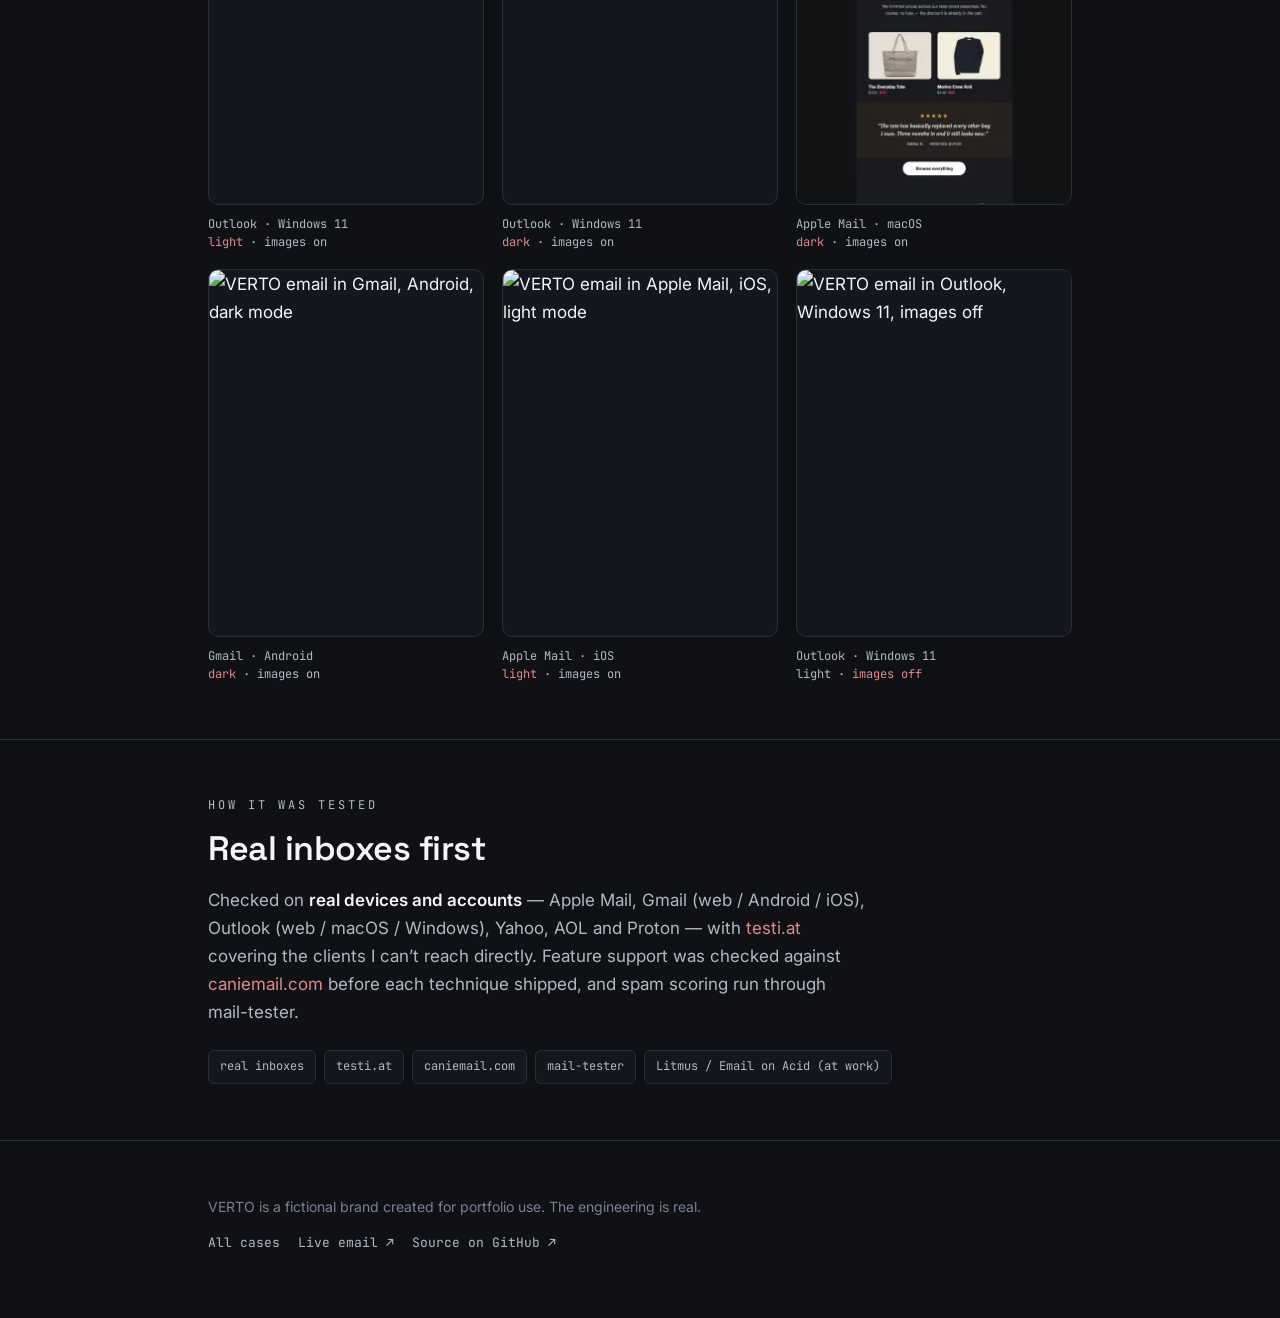
==== commit 9e7c82c8: "Update index.html" ====
--- a/index.html
+++ b/index.html
@@ -200,8 +200,10 @@
 
           <!-- 3 · Apple Mail macOS · dark (desktop) -->
           <figure>
+            <!-- тумба: лёгкий отдельный thumb -->
             <button class="shot" popovertarget="pf-apple-macos">
-              <img src="../assets/proofs/verto-apple-macos-dark.png" alt="VERTO email in Apple Mail, macOS, dark mode" loading="lazy">
+              <img src="../assets/proofs/verto-apple-macos-dark-thumb.webp"
+                  alt="VERTO email in Apple Mail, macOS, dark mode" loading="lazy" decoding="async">
               <span class="expand">&#11138; View full</span>
             </button>
             <figcaption>Apple Mail &middot; macOS<br><span class="mode">dark</span> &middot; images on</figcaption>
@@ -210,10 +212,12 @@
             <div class="pop-head"><span>Apple Mail &middot; macOS &middot; dark</span>
               <button class="pop-close" popovertarget="pf-apple-macos" popovertargetaction="hide" aria-label="Close">&times;</button>
             </div>
-            <div class="pop-body">
-              <img class="shot-full" src="../assets/proofs/verto-apple-macos-dark.png" alt="VERTO email, full render — Apple Mail, macOS, dark mode">
-            </div>
-            <p class="pop-cap"><a href="../assets/proofs/verto-apple-macos-dark.png" target="_blank" rel="noopener">Open raw PNG &#8599;</a></p>
+            <!-- попап: полный рендер, лениво -->
+            <div class="pop-body">
+              <img class="shot-full" src="../assets/proofs/verto-apple-macos-dark.webp"
+                  alt="VERTO email, full render — Apple Mail, macOS, dark mode" loading="lazy" decoding="async">
+            </div>
+            <p class="pop-cap"><a href="../assets/proofs/verto-apple-macos-dark.webp" target="_blank" rel="noopener">Open full image &#8599;</a></p>
           </div>
 
           <!-- 4 · Gmail Android · dark (mobile → device frame) -->
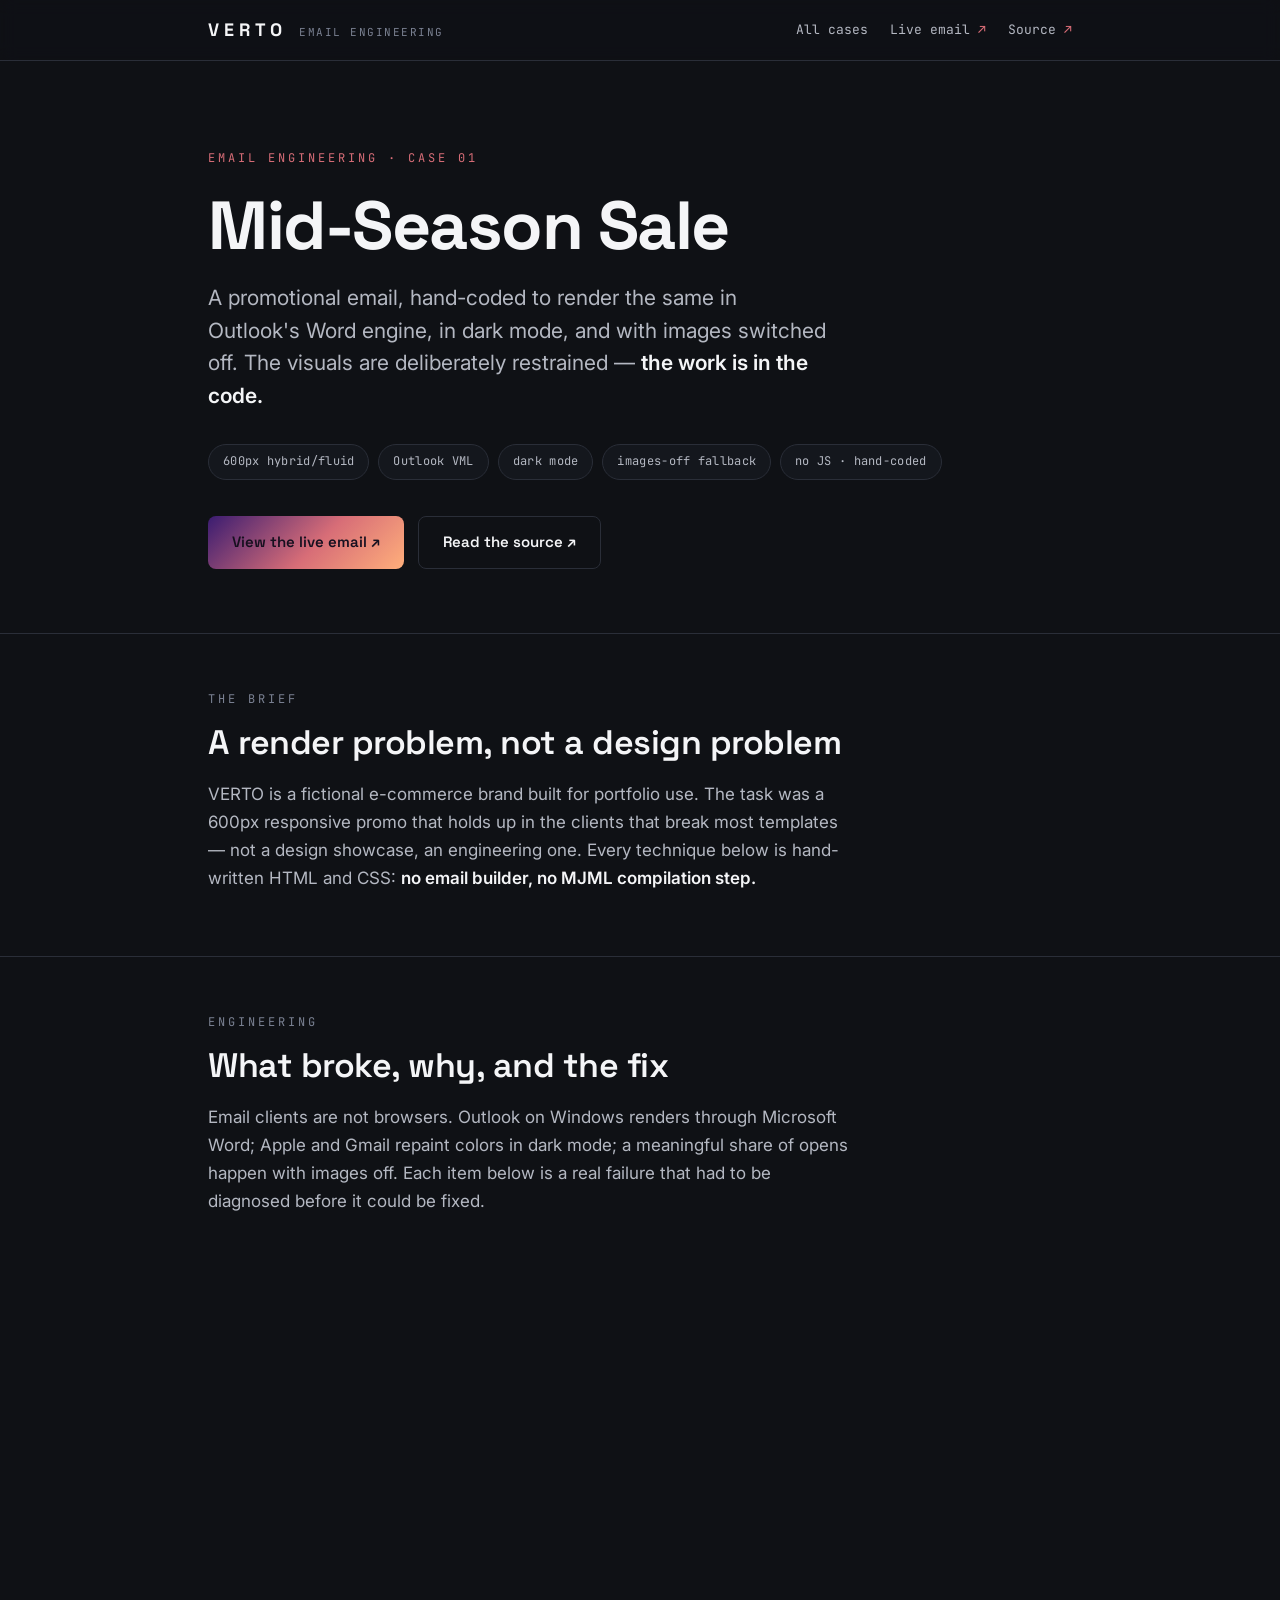
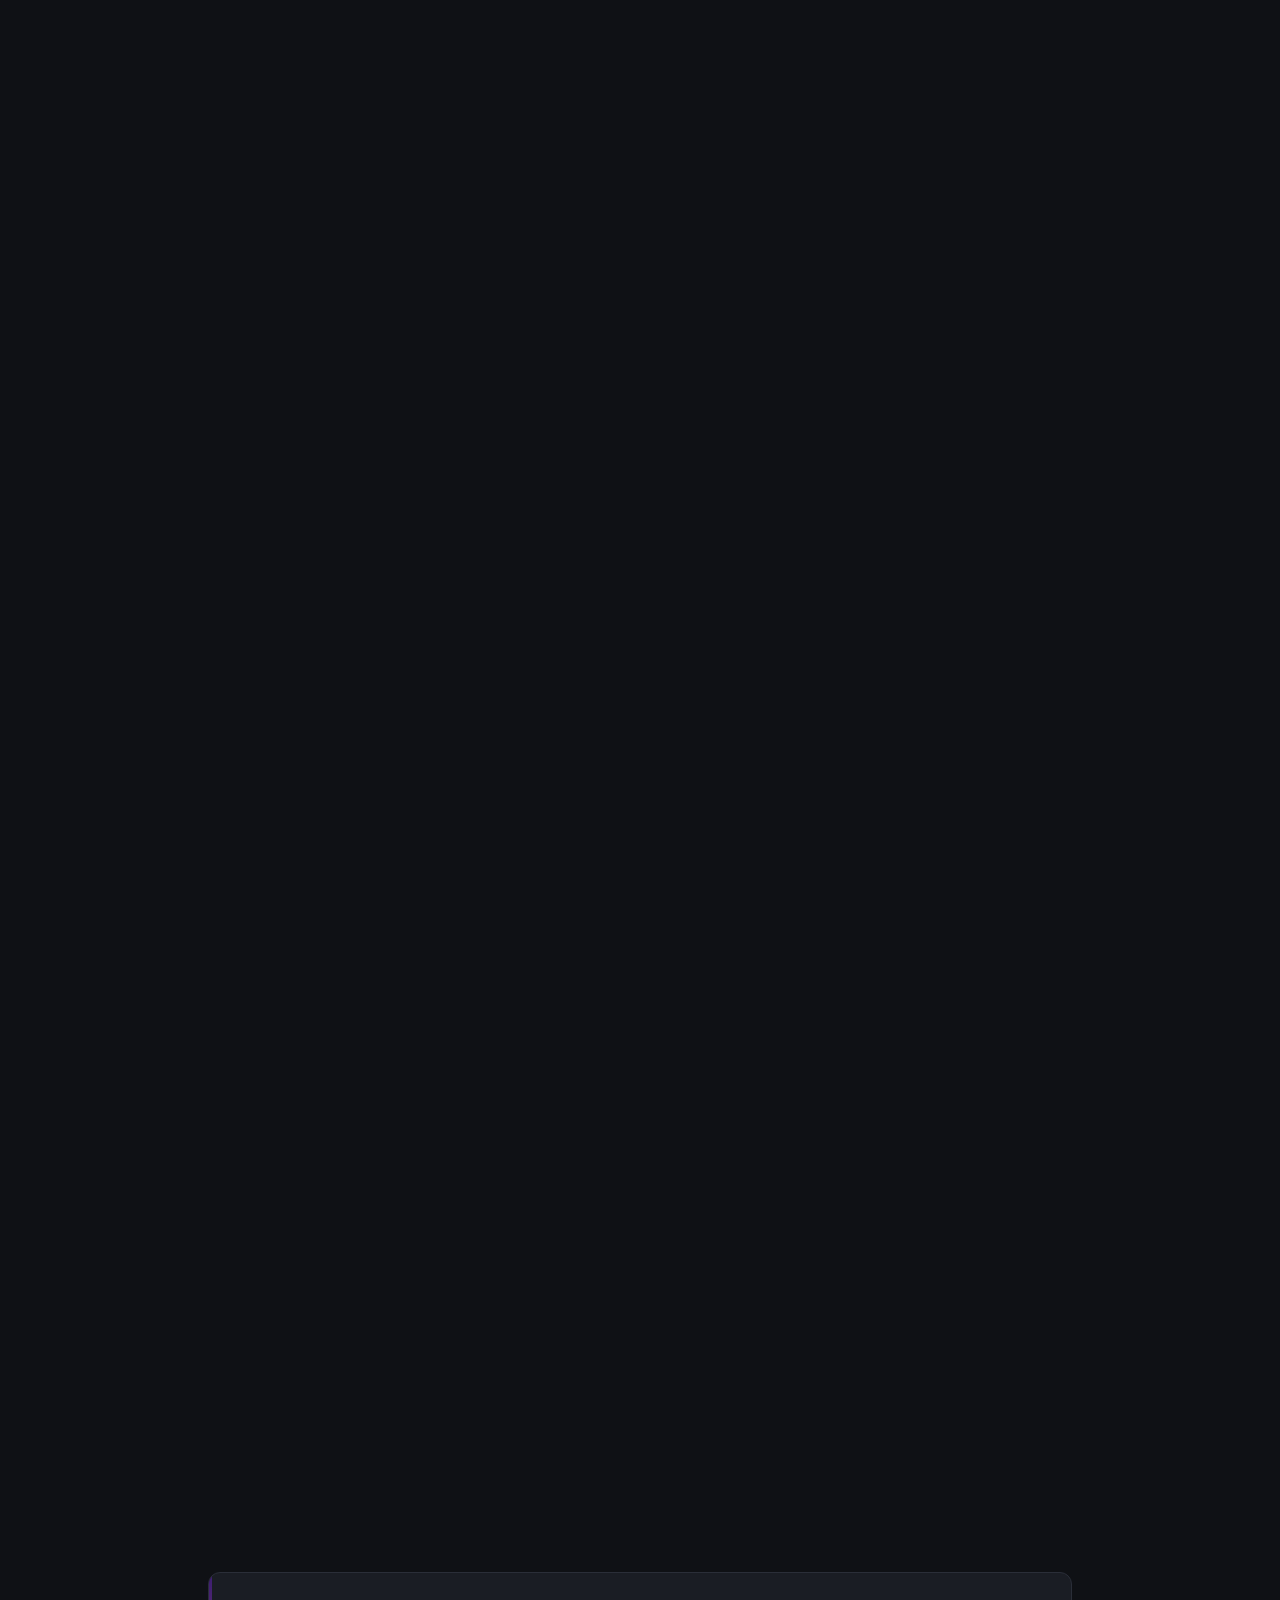
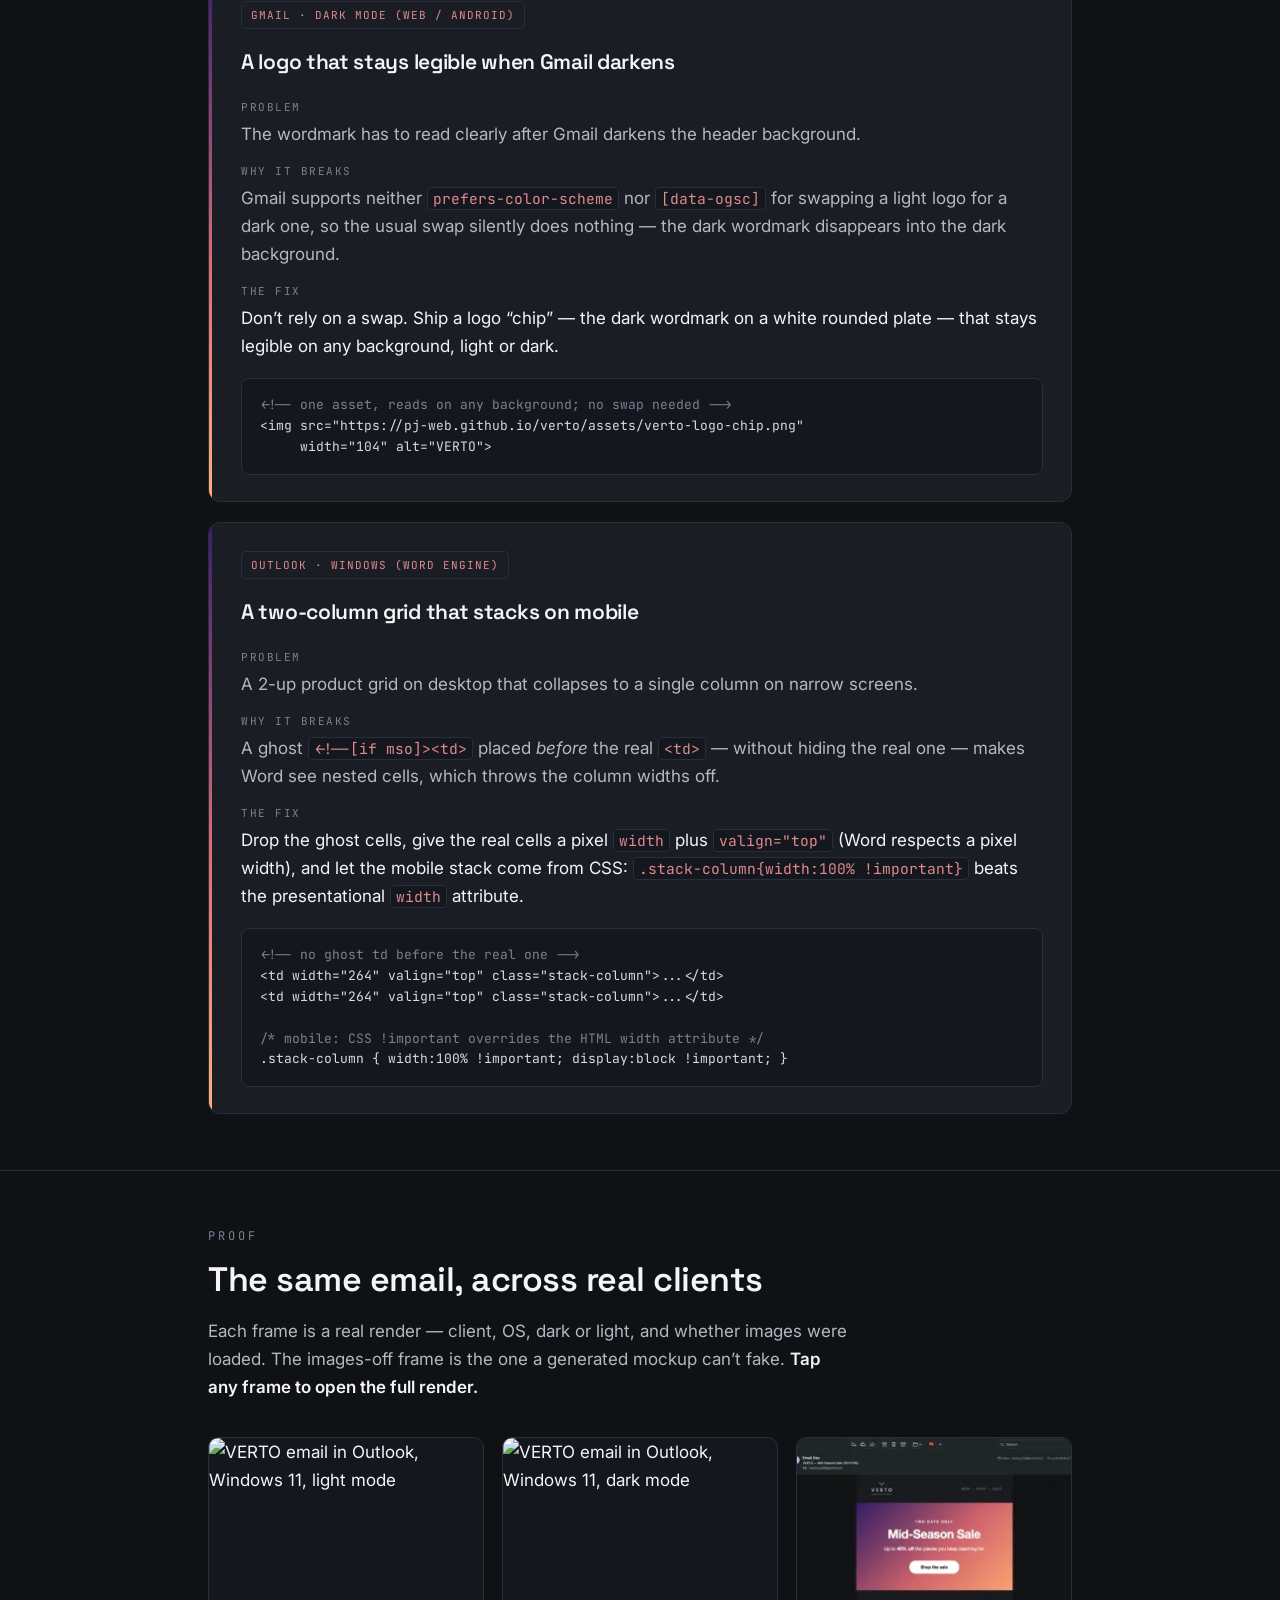
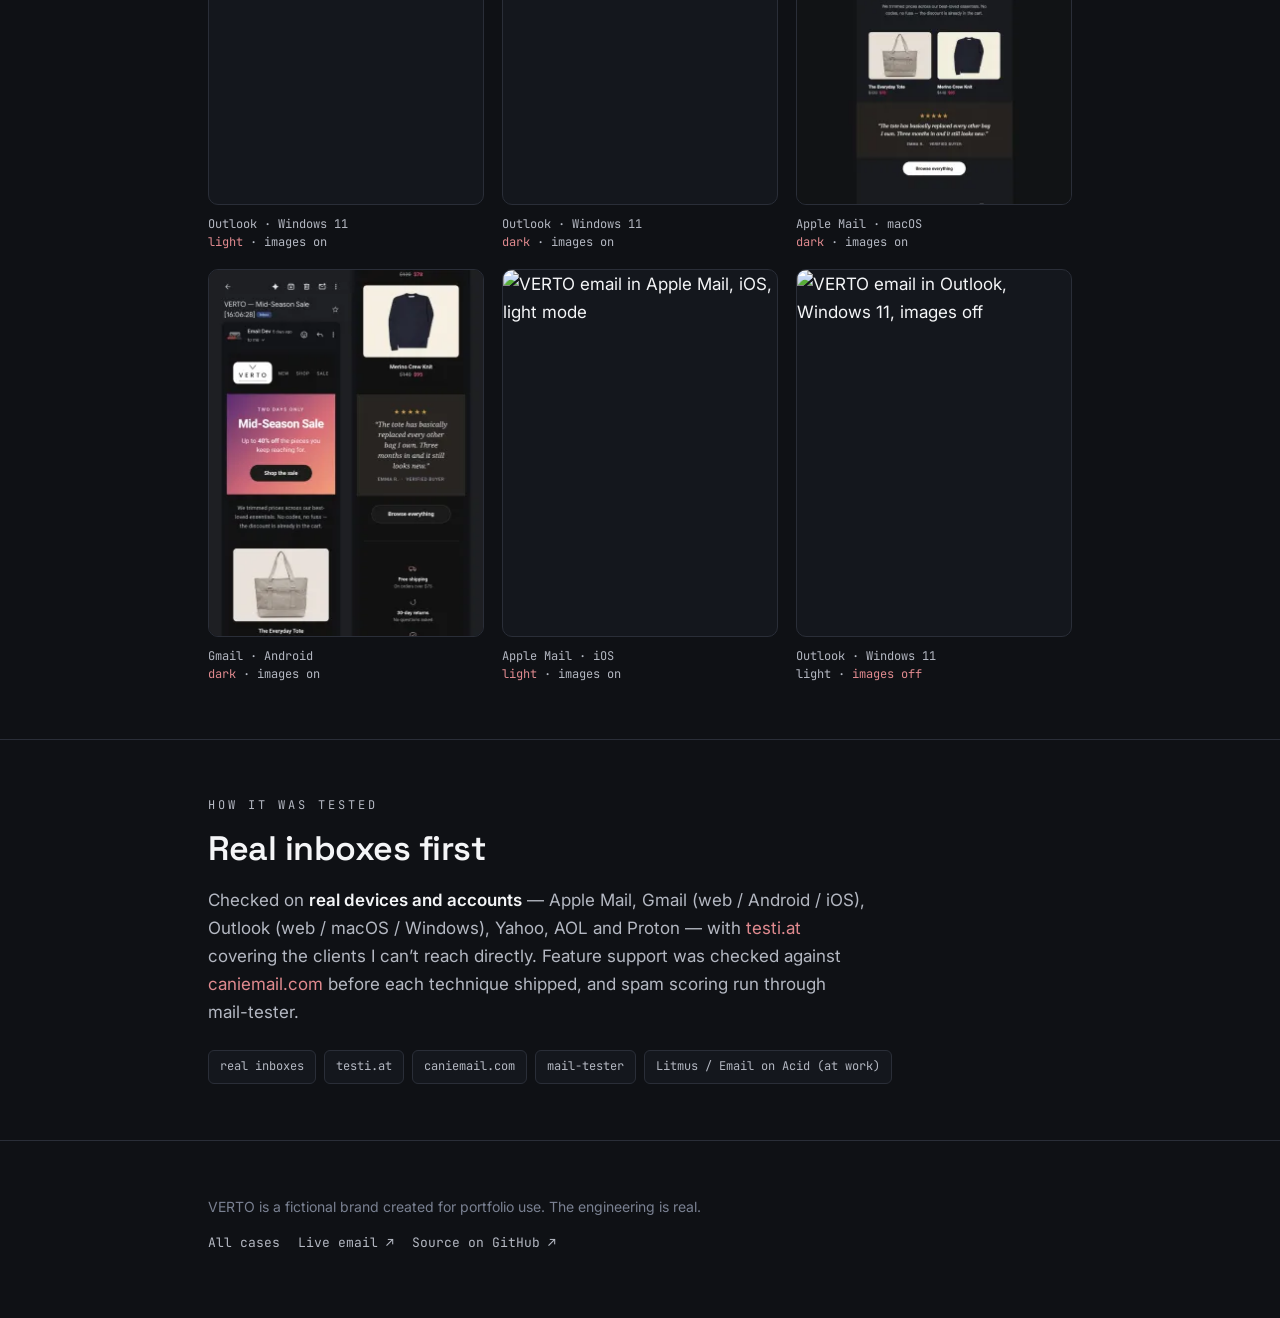
==== commit 3b130328: "upd" ====
--- a/index.html
+++ b/index.html
@@ -223,7 +223,7 @@
           <!-- 4 · Gmail Android · dark (mobile → device frame) -->
           <figure>
             <button class="shot" popovertarget="pf-gmail-android">
-              <img src="../assets/proofs/verto-gmail-android-dark.png" alt="VERTO email in Gmail, Android, dark mode" loading="lazy">
+              <img src="../assets/proofs/verto-gmail-android-dark-thumb.webp" alt="VERTO email in Gmail, Android, dark mode" loading="lazy">
               <span class="expand">&#11138; View full</span>
             </button>
             <figcaption>Gmail &middot; Android<br><span class="mode">dark</span> &middot; images on</figcaption>
@@ -234,10 +234,10 @@
             </div>
             <div class="pop-body">
               <div class="device">
-                <img src="../assets/proofs/verto-gmail-android-dark.png" alt="VERTO email, full render — Gmail, Android, dark mode">
+                <img src="../assets/proofs/verto-gmail-android-dark-screenshot.webp" alt="VERTO email, full render — Gmail, Android, dark mode">
               </div>
             </div>
-            <p class="pop-cap">Scroll inside &middot; <a href="../assets/proofs/verto-gmail-android-dark.png" target="_blank" rel="noopener">Open raw PNG &#8599;</a></p>
+            <p class="pop-cap">Scroll inside &middot; <a href="../assets/proofs/verto-gmail-android-dark-screenshot.webp" target="_blank" rel="noopener">Open raw PNG &#8599;</a></p>
           </div>
 
           <!-- 5 · Apple Mail iOS · light (mobile → device frame) -->
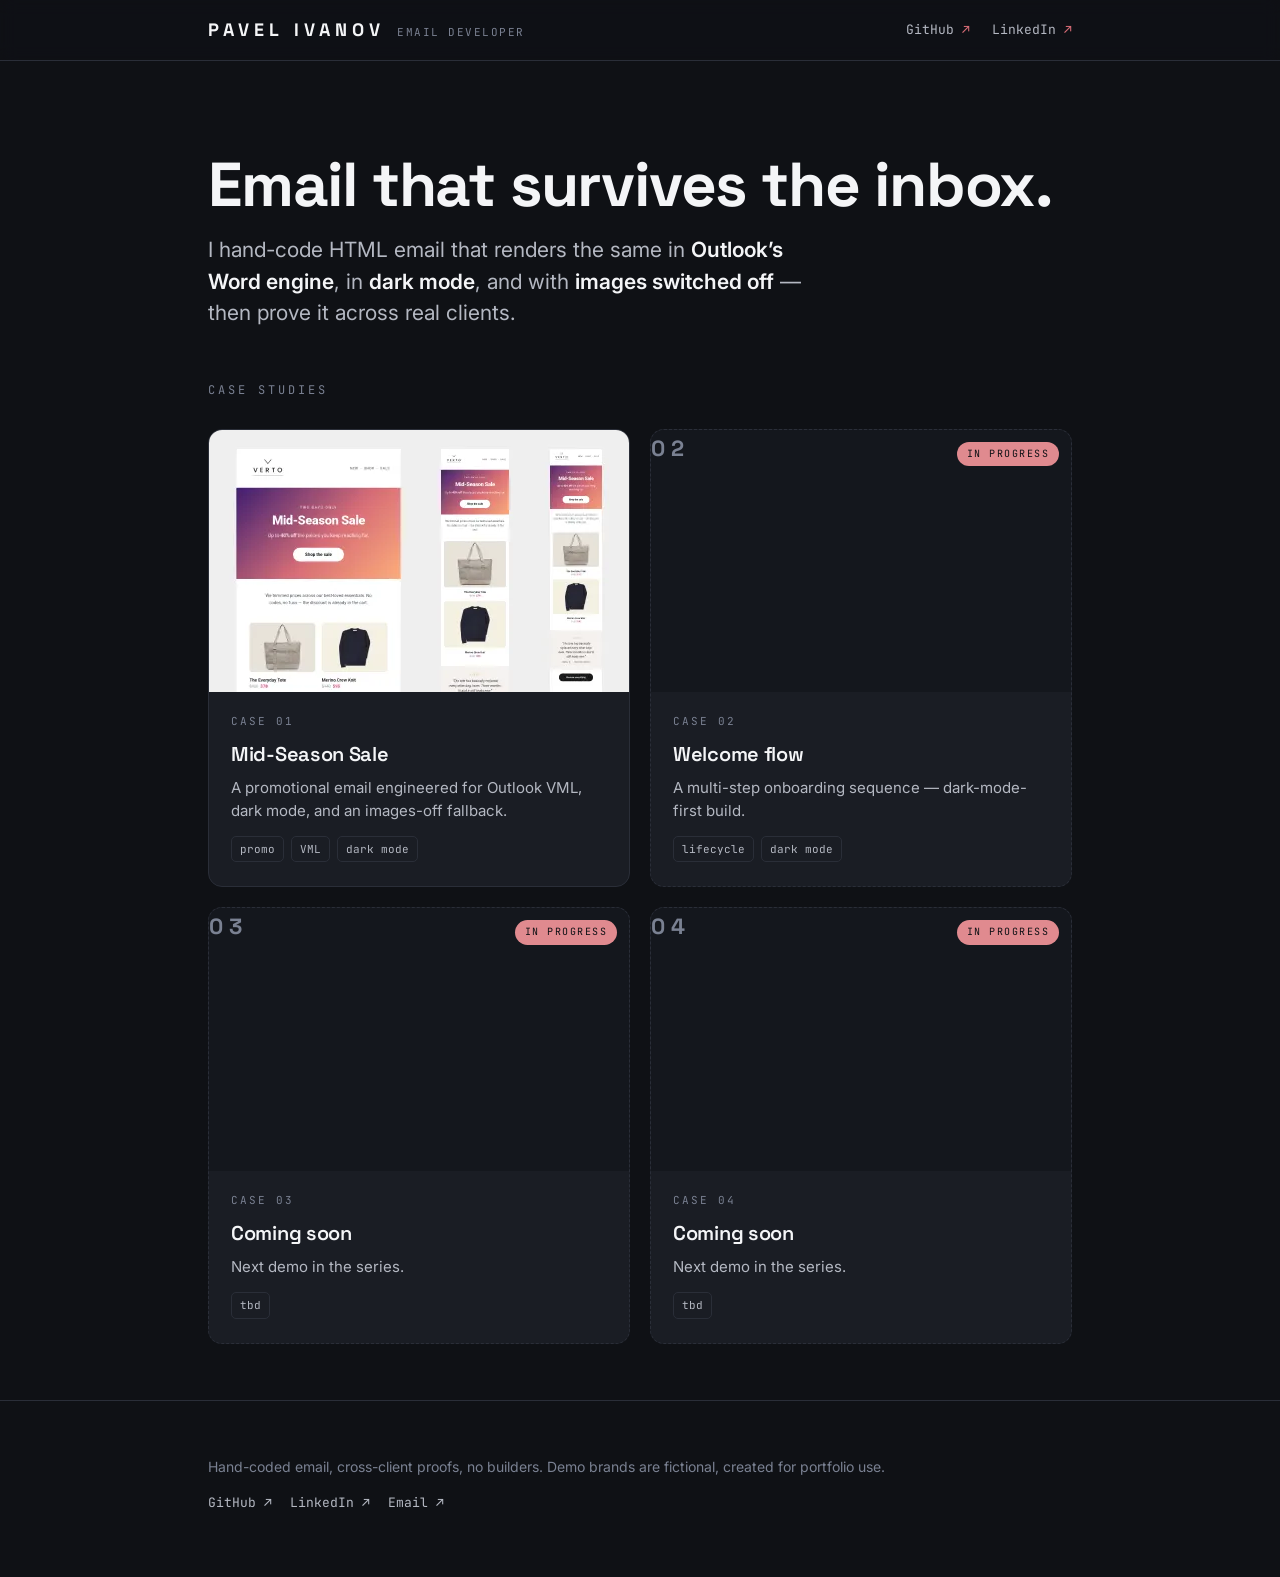
==== commit 4b3d21cd: "<title>Pavel Ivanov — Email Developer" ====
--- a/index.html
+++ b/index.html
@@ -3,312 +3,144 @@
 <head>
   <meta charset="utf-8">
   <meta name="viewport" content="width=device-width, initial-scale=1">
-  <title>VERTO — Email Engineering Case Study</title>
-  <meta name="description" content="A hand-coded promotional email built to survive Outlook's Word engine, dark mode, and images-off. The work is in the code.">
+  <title>Pavel Ivanov — Email Developer</title>
+  <meta name="description" content="Hand-coded HTML email that survives Outlook's Word engine, dark mode, and images-off. Engineering case studies.">
   <link rel="preconnect" href="https://fonts.googleapis.com">
   <link rel="preconnect" href="https://fonts.gstatic.com" crossorigin>
   <link href="https://fonts.googleapis.com/css2?family=Space+Grotesk:wght@500;600;700&family=Inter:wght@400;500;600&family=JetBrains+Mono:wght@400;500&display=swap" rel="stylesheet">
-  <link rel="stylesheet" href="../assets/css/site.css">
+  <link rel="stylesheet" href="assets/css/site.css">
 </head>
-
-<!-- Per-page brand accent only. Everything else comes from site.css. -->
-<body style="--grad:linear-gradient(135deg,#3a1c71 0%,#d76d77 55%,#ffaf7b 100%); --coral:#e08a8f; --coral-strong:#d76d77;">
+<body>
 
   <header class="topbar">
     <div class="wrap">
       <div class="brand">
-        <span class="mark">VERTO</span>
-        <span class="role">Email Engineering</span>
+        <span class="mark">PAVEL&nbsp;IVANOV</span>
+        <span class="role">Email Developer</span>
       </div>
       <nav class="topnav">
-        <a href="../index.html">All cases</a>
-        <a href="https://pj-web.github.io/verto/index.html">Live email <span class="arr">&#8599;</span></a>
-        <a href="https://github.com/pj-web/verto">Source <span class="arr">&#8599;</span></a>
+        <a href="https://github.com/pj-web">GitHub <span class="arr">&#8599;</span></a>
+        <a href="https://www.linkedin.com/in/pavel-email-dev">LinkedIn <span class="arr">&#8599;</span></a>
       </nav>
     </div>
   </header>
 
   <main>
-    <!-- ===== HERO ===== -->
-    <section class="hero">
+    <!-- ===== INTRO =====
+         NOTE: the tagline wording is positioning copy — keep it in sync with the CV
+         headline (source of truth lives in the strategic project). This is a
+         work-descriptive placeholder, safe to ship, but reconcile with CV/LinkedIn. -->
+    <section class="intro">
       <div class="wrap">
-        <p class="eyebrow">Email Engineering &middot; Case 01</p>
-        <h1>Mid-Season Sale</h1>
-        <p class="lede">A promotional email, hand-coded to render the same in Outlook's Word engine, in dark mode, and with images switched off. The visuals are deliberately restrained &mdash; <strong>the work is in the code.</strong></p>
-        <div class="chips">
-          <span class="chip">600px hybrid/fluid</span>
-          <span class="chip">Outlook VML</span>
-          <span class="chip">dark mode</span>
-          <span class="chip">images-off fallback</span>
-          <span class="chip">no JS &middot; hand-coded</span>
-        </div>
-        <div class="actions">
-          <a class="btn btn-primary" href="https://pj-web.github.io/verto/index.html">View the live email &#8599;</a>
-          <a class="btn btn-ghost" href="https://github.com/pj-web/verto">Read the source &#8599;</a>
-        </div>
+        <h1 class="who">Email that survives the inbox.</h1>
+        <p class="tagline">I hand-code HTML email that renders the same in <strong>Outlook&rsquo;s Word engine</strong>, in <strong>dark mode</strong>, and with <strong>images switched off</strong> &mdash; then prove it across real clients.</p>
       </div>
     </section>
 
-    <!-- ===== BRIEF ===== -->
-    <section>
+    <!-- ===== CASES ===== -->
+    <section class="cases">
       <div class="wrap">
-        <p class="sec-label">The brief</p>
-        <h2>A render problem, not a design problem</h2>
-        <p class="sec-intro">VERTO is a fictional e-commerce brand built for portfolio use. The task was a 600px responsive promo that holds up in the clients that break most templates &mdash; not a design showcase, an engineering one. Every technique below is hand-written HTML and CSS: <strong>no email builder, no MJML compilation step.</strong></p>
-      </div>
-    </section>
+        <p class="sec-label">Case studies</p>
 
-    <!-- ===== ENGINEERING ===== -->
-    <section>
-      <div class="wrap">
-        <p class="sec-label">Engineering</p>
-        <h2>What broke, why, and the fix</h2>
-        <p class="sec-intro">Email clients are not browsers. Outlook on Windows renders through Microsoft Word; Apple and Gmail repaint colors in dark mode; a meaningful share of opens happen with images off. Each item below is a real failure that had to be diagnosed before it could be fixed.</p>
+        <div class="case-grid">
 
-        <div class="faults">
+          <!-- LIVE: VERTO -->
+          <a class="case-card" href="verto/case.html">
+            <!-- <div class="case-thumb" style="background-image:linear-gradient(135deg,#3a1c71 0%,#d76d77 55%,#ffaf7b 100%);">
+              <span class="label">VERTO</span>
+            </div> -->
+            <div class="case-thumb">
+              <picture>
+                <!-- Retina + обычные экраны в формате WebP (основной выбор современных браузеров) -->
+                <source type="image/webp" srcset="assets/img/verto-thumb.webp 1x, assets/img/verto-thumb@2x.webp 2x">
+                
+                <!-- Бекап для старых браузеров, которые не знают про WebP -->
+                <source type="image/jpeg" srcset="assets/img/verto-thumb.jpg 1x, assets/img/verto-thumb@2x.jpg 2x">
+                
+                <!-- Физический тег изображения с ленивой загрузкой -->
+                <img src="assets/img/verto-thumb.jpg" 
+                    alt="VERTO Mid-Season Sale Email Template" 
+                    loading="lazy" 
+                    decoding="async">
+              </picture>
+            </div>
+            <div class="case-body">
+              <span class="case-num">Case 01</span>
+              <h3>Mid-Season Sale</h3>
+              <p class="case-desc">A promotional email engineered for Outlook VML, dark mode, and an images-off fallback.</p>
+              <div class="case-tags"><span>promo</span><span>VML</span><span>dark mode</span></div>
+            </div>
+          </a>
 
-          <!-- Card 1 -->
-          <article class="fault">
-            <span class="tag">Outlook &middot; Windows (Word engine)</span>
-            <h3>Hero gradient that wouldn&rsquo;t cover the block</h3>
-            <div class="qa"><span class="k">Problem</span><p>The hero is a multi-stop gradient. Word ignores CSS gradients entirely, so Outlook needs a VML fallback.</p></div>
-            <div class="qa"><span class="k">Why it breaks</span><p>A two-stop VML gradient bands visibly. And the inner padding cell carried a <code>background-color</code>, which Outlook paints <em>over</em> the VML fill &mdash; leaving only a thin sliver of gradient at the bottom edge.</p></div>
-            <div class="qa fix"><span class="k">The fix</span><p>Switch the VML fill from a gradient to a hosted image, keep <code>color</code> as the images-off fallback, drop the inner cell&rsquo;s bg-color, and hide the wrapping <code>&lt;div&gt;</code> from Outlook so the content table sits directly inside the textbox and inherits an honest 600px width.</p></div>
-<pre><span class="c">&lt;!--[if mso]&gt;</span>
-&lt;v:rect fill="true" stroke="false" style="width:600px;height:360px;"&gt;
-  &lt;v:fill type="frame"
-          src="https://pj-web.github.io/verto/assets/hero-gradient.jpg"
-          color="#3a1c71" /&gt;  <span class="c">&lt;!-- color = images-off fallback --&gt;</span>
-  &lt;v:textbox inset="0,0,0,0"&gt;
-<span class="c">&lt;![endif]--&gt;</span>
-<span class="c">/* inner td.hero-pad: keep background-image (Gmail), remove background-color */</span></pre>
-          </article>
+          <!-- SOON: Case 02 -->
+          <div class="case-card is-soon">
+            <div class="case-thumb"><span class="badge-soon">In progress</span><span class="label">02</span></div>
+            <div class="case-body">
+              <span class="case-num">Case 02</span>
+              <h3>Welcome flow</h3>
+              <p class="case-desc">A multi-step onboarding sequence &mdash; dark-mode-first build.</p>
+              <div class="case-tags"><span>lifecycle</span><span>dark mode</span></div>
+            </div>
+          </div>
 
-          <!-- Card 2 -->
-          <article class="fault">
-            <span class="tag">Outlook &middot; Windows (Word engine)</span>
-            <h3>A bulletproof button that stays the right size</h3>
-            <div class="qa"><span class="k">Problem</span><p>The CTA has to be tappable, centered, and correctly sized without relying on a background image.</p></div>
-            <div class="qa"><span class="k">Why it breaks</span><p><code>height</code> + <code>line-height</code> drops the label to the bottom of the line-box in Word. And <code>width</code> / <code>display</code> / <code>line-height</code> on the <code>&lt;a&gt;</code> are ignored, so the cell collapses to the width of the text.</p></div>
-            <div class="qa fix"><span class="k">The fix</span><p>Size the button with <code>mso-padding-alt</code> on the <code>&lt;td&gt;</code> (equal top and bottom), make the <code>&lt;a&gt;</code> an inline-block with matching padding, and set <code>border-radius</code> on both. Trade-off accepted: square corners in Outlook &mdash; legible and in place beats fragile rounding.</p></div>
-<pre>&lt;td style="mso-padding-alt:15px 44px; border-radius:26px;
-           background-color:#ffffff;"&gt;
-  &lt;a href="#" style="display:inline-block; padding:15px 44px;
-     border-radius:26px; font-weight:700; color:#13151a;"&gt;Shop the sale&lt;/a&gt;
-&lt;/td&gt;</pre>
-          </article>
+          <!-- SOON: Case 03 -->
+          <div class="case-card is-soon">
+            <div class="case-thumb"><span class="badge-soon">In progress</span><span class="label">03</span></div>
+            <div class="case-body">
+              <span class="case-num">Case 03</span>
+              <h3>Coming soon</h3>
+              <p class="case-desc">Next demo in the series.</p>
+              <div class="case-tags"><span>tbd</span></div>
+            </div>
+          </div>
 
-          <!-- Card 3 -->
-          <article class="fault">
-            <span class="tag">Apple Mail &middot; dark mode</span>
-            <h3>The button surviving the dark-mode repaint</h3>
-            <div class="qa"><span class="k">Problem</span><p>The button&rsquo;s background and rounded shape both have to survive the client recoloring the message in dark mode.</p></div>
-            <div class="qa"><span class="k">Why it breaks</span><p>When the client fills the <code>&lt;a&gt;</code>&rsquo;s background in dark mode, a missing <code>border-radius</code> on the <code>&lt;a&gt;</code> leaves a white square sitting on top of the rounded <code>&lt;td&gt;</code>. Separately, Apple clamps pure <code>#ffffff</code> to a darker tone in dark mode.</p></div>
-            <div class="qa fix"><span class="k">The fix</span><p>Put <code>border-radius</code> on the <code>&lt;a&gt;</code> as well as the <code>&lt;td&gt;</code>; hold the button background on the <code>&lt;td&gt;</code> (Apple repaints td-backgrounds more predictably than inline <code>&lt;a&gt;</code> backgrounds); and use off-white <code>#fffffe</code> instead of <code>#ffffff</code> to slip past the white clamp.</p></div>
-<pre>@media (prefers-color-scheme: dark) {
-  .btn-bg  { background-color:<span class="t">#fffffe</span> !important; } <span class="c">/* not #ffffff */</span>
-  .btn-txt { color:#13151a !important; }
-}
-<span class="c">/* border-radius lives on BOTH the td and the a */</span></pre>
-          </article>
+          <!-- SOON: Case 04 -->
+          <div class="case-card is-soon">
+            <div class="case-thumb"><span class="badge-soon">In progress</span><span class="label">04</span></div>
+            <div class="case-body">
+              <span class="case-num">Case 04</span>
+              <h3>Coming soon</h3>
+              <p class="case-desc">Next demo in the series.</p>
+              <div class="case-tags"><span>tbd</span></div>
+            </div>
+          </div>
 
-          <!-- Card 4 -->
-          <article class="fault">
-            <span class="tag">Gmail &middot; dark mode (web / Android)</span>
-            <h3>A logo that stays legible when Gmail darkens</h3>
-            <div class="qa"><span class="k">Problem</span><p>The wordmark has to read clearly after Gmail darkens the header background.</p></div>
-            <div class="qa"><span class="k">Why it breaks</span><p>Gmail supports neither <code>prefers-color-scheme</code> nor <code>[data-ogsc]</code> for swapping a light logo for a dark one, so the usual swap silently does nothing &mdash; the dark wordmark disappears into the dark background.</p></div>
-            <div class="qa fix"><span class="k">The fix</span><p>Don&rsquo;t rely on a swap. Ship a logo &ldquo;chip&rdquo; &mdash; the dark wordmark on a white rounded plate &mdash; that stays legible on any background, light or dark.</p></div>
-<pre><span class="c">&lt;!-- one asset, reads on any background; no swap needed --&gt;</span>
-&lt;img src="https://pj-web.github.io/verto/assets/verto-logo-chip.png"
-     width="104" alt="VERTO"&gt;</pre>
-          </article>
+          <!-- ============================================================
+               ADD A NEW CASE — copy the block below, change the 5 marked spots,
+               and drop the case folder at  /portfolio/<slug>/case.html
+               (it links back to ../assets/css/site.css automatically).
 
-          <!-- Card 5 -->
-          <article class="fault">
-            <span class="tag">Outlook &middot; Windows (Word engine)</span>
-            <h3>A two-column grid that stacks on mobile</h3>
-            <div class="qa"><span class="k">Problem</span><p>A 2-up product grid on desktop that collapses to a single column on narrow screens.</p></div>
-            <div class="qa"><span class="k">Why it breaks</span><p>A ghost <code>&lt;!--[if mso]&gt;&lt;td&gt;</code> placed <em>before</em> the real <code>&lt;td&gt;</code> &mdash; without hiding the real one &mdash; makes Word see nested cells, which throws the column widths off.</p></div>
-            <div class="qa fix"><span class="k">The fix</span><p>Drop the ghost cells, give the real cells a pixel <code>width</code> plus <code>valign="top"</code> (Word respects a pixel width), and let the mobile stack come from CSS: <code>.stack-column{width:100% !important}</code> beats the presentational <code>width</code> attribute.</p></div>
-<pre><span class="c">&lt;!-- no ghost td before the real one --&gt;</span>
-&lt;td width="264" valign="top" class="stack-column"&gt;...&lt;/td&gt;
-&lt;td width="264" valign="top" class="stack-column"&gt;...&lt;/td&gt;
+          <a class="case-card" href="SLUG/case.html">                         (1) folder slug
+            <div class="case-thumb" style="background-image:linear-gradient(135deg,#AAA 0%,#BBB 100%);">  (2) brand accent
+              <span class="label">BRAND</span>                                 (3) brand wordmark
+            </div>
+            <div class="case-body">
+              <span class="case-num">Case 0N</span>                            (4) number
+              <h3>Case title</h3>
+              <p class="case-desc">One line on what it demonstrates.</p>       (5) copy + tags
+              <div class="case-tags"><span>tag</span><span>tag</span></div>
+            </div>
+          </a>
 
-<span class="c">/* mobile: CSS !important overrides the HTML width attribute */</span>
-.stack-column { width:100% !important; display:block !important; }</pre>
-          </article>
+               When a placeholder becomes real: replace one ".case-card is-soon"
+               div above with a filled-in copy of this block.
+          ============================================================ -->
 
         </div>
-      </div>
-    </section>
-
-    <!-- ===== PROOF ===== -->
-    <section>
-      <div class="wrap">
-        <p class="sec-label">Proof</p>
-        <h2>The same email, across real clients</h2>
-        <p class="sec-intro">Each frame is a real render &mdash; client, OS, dark or light, and whether images were loaded. The images-off frame is the one a generated mockup can&rsquo;t fake. <strong>Tap any frame to open the full render.</strong></p>
-
-        <!--
-          Паттерн на каждую плитку:
-            <figure>
-              <button class="shot" popovertarget="ID"> <img …full render…> <span class="expand">⤢ View full</span> </button>
-              <figcaption>…</figcaption>
-            </figure>
-            <div id="ID" popover class="proof-pop"> …header + body(.device для mobile / img.shot-full для desktop) + caption… </div>
-          Одна картинка на кадр: тумба кропает её через object-fit:cover (см. site.css), попап показывает целиком.
-          До появления PNG в /assets/proofs/ плитки показывают alt-текст / иконку «нет картинки» — это ожидаемо.
-        -->
-        <div class="proof-grid">
-
-          <!-- 1 · Outlook Win11 · light (desktop) -->
-          <figure>
-            <button class="shot" popovertarget="pf-ol-light">
-              <img src="../assets/proofs/verto-outlook-win11-light.png" alt="VERTO email in Outlook, Windows 11, light mode" loading="lazy">
-              <span class="expand">&#11138; View full</span>
-            </button>
-            <figcaption>Outlook &middot; Windows 11<br><span class="mode">light</span> &middot; images on</figcaption>
-          </figure>
-          <div id="pf-ol-light" popover class="proof-pop">
-            <div class="pop-head"><span>Outlook &middot; Windows 11 &middot; light</span>
-              <button class="pop-close" popovertarget="pf-ol-light" popovertargetaction="hide" aria-label="Close">&times;</button>
-            </div>
-            <div class="pop-body">
-              <img class="shot-full" src="../assets/proofs/verto-outlook-win11-light.png" alt="VERTO email, full render — Outlook, Windows 11, light mode">
-            </div>
-            <p class="pop-cap"><a href="../assets/proofs/verto-outlook-win11-light.png" target="_blank" rel="noopener">Open raw PNG &#8599;</a></p>
-          </div>
-
-          <!-- 2 · Outlook Win11 · dark (desktop) -->
-          <figure>
-            <button class="shot" popovertarget="pf-ol-dark">
-              <img src="../assets/proofs/verto-outlook-win11-dark.png" alt="VERTO email in Outlook, Windows 11, dark mode" loading="lazy">
-              <span class="expand">&#11138; View full</span>
-            </button>
-            <figcaption>Outlook &middot; Windows 11<br><span class="mode">dark</span> &middot; images on</figcaption>
-          </figure>
-          <div id="pf-ol-dark" popover class="proof-pop">
-            <div class="pop-head"><span>Outlook &middot; Windows 11 &middot; dark</span>
-              <button class="pop-close" popovertarget="pf-ol-dark" popovertargetaction="hide" aria-label="Close">&times;</button>
-            </div>
-            <div class="pop-body">
-              <img class="shot-full" src="../assets/proofs/verto-outlook-win11-dark.png" alt="VERTO email, full render — Outlook, Windows 11, dark mode">
-            </div>
-            <p class="pop-cap"><a href="../assets/proofs/verto-outlook-win11-dark.png" target="_blank" rel="noopener">Open raw PNG &#8599;</a></p>
-          </div>
-
-          <!-- 3 · Apple Mail macOS · dark (desktop) -->
-          <figure>
-            <!-- тумба: лёгкий отдельный thumb -->
-            <button class="shot" popovertarget="pf-apple-macos">
-              <img src="../assets/proofs/verto-apple-macos-dark-thumb.webp"
-                  alt="VERTO email in Apple Mail, macOS, dark mode" loading="lazy" decoding="async">
-              <span class="expand">&#11138; View full</span>
-            </button>
-            <figcaption>Apple Mail &middot; macOS<br><span class="mode">dark</span> &middot; images on</figcaption>
-          </figure>
-          <div id="pf-apple-macos" popover class="proof-pop">
-            <div class="pop-head"><span>Apple Mail &middot; macOS &middot; dark</span>
-              <button class="pop-close" popovertarget="pf-apple-macos" popovertargetaction="hide" aria-label="Close">&times;</button>
-            </div>
-            <!-- попап: полный рендер, лениво -->
-            <div class="pop-body">
-              <img class="shot-full" src="../assets/proofs/verto-apple-macos-dark.webp"
-                  alt="VERTO email, full render — Apple Mail, macOS, dark mode" loading="lazy" decoding="async">
-            </div>
-            <p class="pop-cap"><a href="../assets/proofs/verto-apple-macos-dark.webp" target="_blank" rel="noopener">Open full image &#8599;</a></p>
-          </div>
-
-          <!-- 4 · Gmail Android · dark (mobile → device frame) -->
-          <figure>
-            <button class="shot" popovertarget="pf-gmail-android">
-              <img src="../assets/proofs/verto-gmail-android-dark-thumb.webp" alt="VERTO email in Gmail, Android, dark mode" loading="lazy">
-              <span class="expand">&#11138; View full</span>
-            </button>
-            <figcaption>Gmail &middot; Android<br><span class="mode">dark</span> &middot; images on</figcaption>
-          </figure>
-          <div id="pf-gmail-android" popover class="proof-pop">
-            <div class="pop-head"><span>Gmail &middot; Android &middot; dark</span>
-              <button class="pop-close" popovertarget="pf-gmail-android" popovertargetaction="hide" aria-label="Close">&times;</button>
-            </div>
-            <div class="pop-body">
-              <div class="device">
-                <img src="../assets/proofs/verto-gmail-android-dark-screenshot.webp" alt="VERTO email, full render — Gmail, Android, dark mode">
-              </div>
-            </div>
-            <p class="pop-cap">Scroll inside &middot; <a href="../assets/proofs/verto-gmail-android-dark-screenshot.webp" target="_blank" rel="noopener">Open raw PNG &#8599;</a></p>
-          </div>
-
-          <!-- 5 · Apple Mail iOS · light (mobile → device frame) -->
-          <figure>
-            <button class="shot" popovertarget="pf-apple-ios">
-              <img src="../assets/proofs/verto-apple-ios-light.png" alt="VERTO email in Apple Mail, iOS, light mode" loading="lazy">
-              <span class="expand">&#11138; View full</span>
-            </button>
-            <figcaption>Apple Mail &middot; iOS<br><span class="mode">light</span> &middot; images on</figcaption>
-          </figure>
-          <div id="pf-apple-ios" popover class="proof-pop">
-            <div class="pop-head"><span>Apple Mail &middot; iOS &middot; light</span>
-              <button class="pop-close" popovertarget="pf-apple-ios" popovertargetaction="hide" aria-label="Close">&times;</button>
-            </div>
-            <div class="pop-body">
-              <div class="device">
-                <img src="../assets/proofs/verto-apple-ios-light.png" alt="VERTO email, full render — Apple Mail, iOS, light mode">
-              </div>
-            </div>
-            <p class="pop-cap">Scroll inside &middot; <a href="../assets/proofs/verto-apple-ios-light.png" target="_blank" rel="noopener">Open raw PNG &#8599;</a></p>
-          </div>
-
-          <!-- 6 · Outlook Win11 · images OFF (desktop) -->
-          <figure>
-            <button class="shot" popovertarget="pf-ol-off">
-              <img src="../assets/proofs/verto-outlook-win11-off.png" alt="VERTO email in Outlook, Windows 11, images off" loading="lazy">
-              <span class="expand">&#11138; View full</span>
-            </button>
-            <figcaption>Outlook &middot; Windows 11<br>light &middot; <span class="mode">images off</span></figcaption>
-          </figure>
-          <div id="pf-ol-off" popover class="proof-pop">
-            <div class="pop-head"><span>Outlook &middot; Windows 11 &middot; images OFF</span>
-              <button class="pop-close" popovertarget="pf-ol-off" popovertargetaction="hide" aria-label="Close">&times;</button>
-            </div>
-            <div class="pop-body">
-              <img class="shot-full" src="../assets/proofs/verto-outlook-win11-off.png" alt="VERTO email, full render — Outlook, Windows 11, images off (ALT text + solid fallback)">
-            </div>
-            <p class="pop-cap">The frame a generated mockup can&rsquo;t fake &middot; <a href="../assets/proofs/verto-outlook-win11-off.png" target="_blank" rel="noopener">Open raw PNG &#8599;</a></p>
-          </div>
-
-        </div>
-      </div>
-    </section>
-
-    <!-- ===== TESTED ===== -->
-    <section class="tested">
-      <div class="wrap">
-        <p class="sec-label">How it was tested</p>
-        <h2>Real inboxes first</h2>
-        <p>Checked on <strong>real devices and accounts</strong> &mdash; Apple Mail, Gmail (web / Android / iOS), Outlook (web / macOS / Windows), Yahoo, AOL and Proton &mdash; with <a href="https://testi.at" target="_blank" rel="noopener">testi.at</a> covering the clients I can&rsquo;t reach directly. Feature support was checked against <a href="https://www.caniemail.com" target="_blank" rel="noopener">caniemail.com</a> before each technique shipped, and spam scoring run through mail-tester.</p>
-        <ul class="toollist">
-          <li>real inboxes</li>
-          <li>testi.at</li>
-          <li>caniemail.com</li>
-          <li>mail-tester</li>
-          <li>Litmus / Email on Acid (at work)</li>
-        </ul>
       </div>
     </section>
   </main>
 
   <footer>
     <div class="wrap">
-      <p>VERTO is a fictional brand created for portfolio use. The engineering is real.</p>
+      <p>Hand-coded email, cross-client proofs, no builders. Demo brands are fictional, created for portfolio use.</p>
       <div class="flinks">
-        <a href="../index.html">All cases</a>
-        <a href="https://pj-web.github.io/verto/index.html">Live email &#8599;</a>
-        <a href="https://github.com/pj-web/verto">Source on GitHub &#8599;</a>
+        <a href="https://github.com/pj-web">GitHub &#8599;</a>
+        <a href="https://www.linkedin.com/in/pavel-email-dev">LinkedIn &#8599;</a>
+        <a href="mailto:emailcodedev@gmail.com">Email &#8599;</a>
       </div>
     </div>
   </footer>
 
 </body>
-</html>+</html>
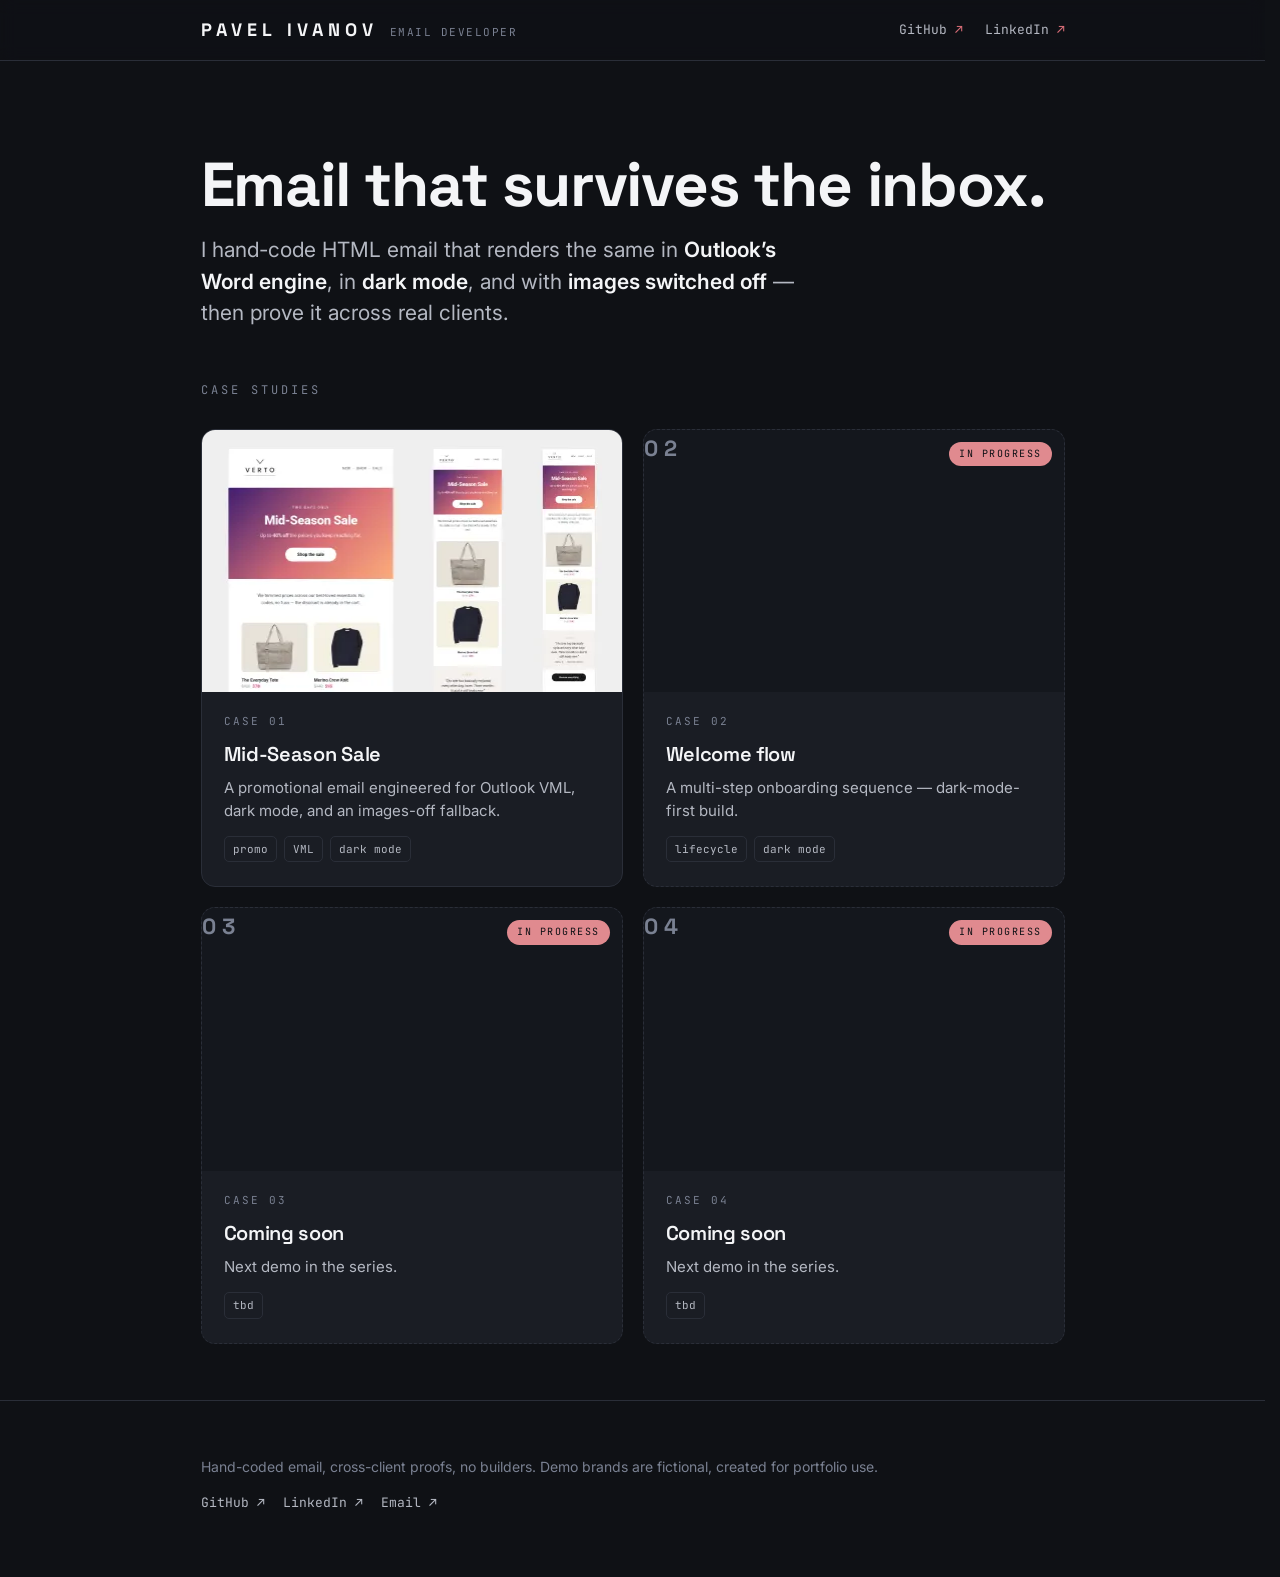
==== commit e89799ed: "Update index.html" ====
--- a/index.html
+++ b/index.html
@@ -8,7 +8,7 @@
   <link rel="preconnect" href="https://fonts.googleapis.com">
   <link rel="preconnect" href="https://fonts.gstatic.com" crossorigin>
   <link href="https://fonts.googleapis.com/css2?family=Space+Grotesk:wght@500;600;700&family=Inter:wght@400;500;600&family=JetBrains+Mono:wght@400;500&display=swap" rel="stylesheet">
-  <link rel="stylesheet" href="assets/css/site.css">
+  <link rel="stylesheet" href="assets/css/site.css?v=2">
 </head>
 <body>
 
@@ -45,7 +45,7 @@
         <div class="case-grid">
 
           <!-- LIVE: VERTO -->
-          <a class="case-card" href="verto/case.html">
+          <a class="case-card" href="verto/">
             <!-- <div class="case-thumb" style="background-image:linear-gradient(135deg,#3a1c71 0%,#d76d77 55%,#ffaf7b 100%);">
               <span class="label">VERTO</span>
             </div> -->
--- a/assets/css/site.css
+++ b/assets/css/site.css
@@ -31,7 +31,10 @@
 }
 
 * { box-sizing: border-box; }
-html { scroll-behavior: smooth; }
+html { scroll-behavior: smooth; scrollbar-gutter: stable; }
+/* Lock the page behind an open proof popover. The popover lives in the top layer,
+   so hiding html overflow freezes the background without affecting the popover. */
+html:has(.proof-pop:popover-open) { overflow: hidden; }
 
 body {
   margin: 0;
@@ -140,10 +143,13 @@
 /* ---------- PROOF POPOVER (native, no JS) ---------- */
 .proof-pop {
   border: none; border-radius: 16px; padding: 0;
-  width: 100%; max-width: min(460px, 94vw); max-height: 92vh; overflow: hidden;
+  width: 100%; max-width: min(720px, 94vw); max-height: 92vh; overflow: hidden;
   background: var(--panel); color: var(--text);
   box-shadow: 0 30px 70px -20px rgba(0,0,0,.8), 0 0 0 1px var(--line);
 }
+/* Popover sizes to its content: wide window for desktop renders,
+   snug around the phone frame for mobile renders. */
+.proof-pop:has(.device) { max-width: min(340px, 94vw); }
 .proof-pop::backdrop { background: rgba(8,9,12,.72); }
 .pop-head {
   display: flex; align-items: center; justify-content: space-between;
@@ -156,18 +162,46 @@
   padding: 2px 8px; border-radius: 6px;
 }
 .pop-close:hover { color: var(--text); background: var(--panel-2); }
-.pop-body { padding: 18px; display: flex; justify-content: center; max-height: 74vh; overflow: auto; }
+.pop-body { padding: 18px; display: flex; justify-content: center; }
 .pop-cap { padding: 0 18px 16px; font-family: var(--mono); font-size: 11.5px; color: var(--muted); text-align: center; }
 .pop-cap a { color: var(--coral); }
 .pop-cap a:hover { color: #fff; }
 
-.shot-full { width: 100%; display: block; border-radius: 8px; }            /* desktop frames */
+.shot-full { width: 100%; display: block; border-radius: 8px; }            /* legacy plain img — superseded by .screen */
+
+/* Framed renders: phone bezel for mobile, window bezel for desktop.
+   Both scroll the full-length capture internally, so the popover stays compact
+   regardless of how tall the screenshot is. */
 .device {                                                                  /* mobile frames */
-  width: 290px; max-width: 100%; height: min(520px, 70vh); overflow-y: auto;
+  width: 290px; max-width: 100%; height: min(560px, 72vh); overflow-y: auto;
   border: 9px solid #161922; border-radius: 28px; background: var(--ink);
   box-shadow: 0 0 0 1px var(--line); -webkit-overflow-scrolling: touch;
 }
-.device img { width: 100%; display: block; }
+.screen {                                                                  /* desktop frames */
+  width: 100%; height: min(720px, 68vh); overflow-y: auto;
+  border: 8px solid #161922; border-radius: 14px; background: var(--ink);
+  box-shadow: 0 0 0 1px var(--line); -webkit-overflow-scrolling: touch;
+}
+.device img, .screen img { width: 100%; display: block; }
+
+/* Slim, on-theme scrollbar for the framed renders (replaces the chunky default).
+   .pop-body included as a safety net so no default bar can surface under it. */
+.device, .screen, .pop-body { scrollbar-width: thin; scrollbar-color: var(--line) transparent; }
+.device::-webkit-scrollbar,
+.screen::-webkit-scrollbar,
+.pop-body::-webkit-scrollbar { width: 8px; height: 8px; }
+.device::-webkit-scrollbar-track,
+.screen::-webkit-scrollbar-track,
+.pop-body::-webkit-scrollbar-track { background: transparent; }
+.device::-webkit-scrollbar-thumb,
+.screen::-webkit-scrollbar-thumb,
+.pop-body::-webkit-scrollbar-thumb {
+  background: var(--line); border-radius: 100px;
+  border: 2px solid transparent; background-clip: padding-box;
+}
+.device::-webkit-scrollbar-thumb:hover,
+.screen::-webkit-scrollbar-thumb:hover,
+.pop-body::-webkit-scrollbar-thumb:hover { background: var(--faint); }
 
 @media (prefers-reduced-motion: no-preference) {
   .proof-pop {
